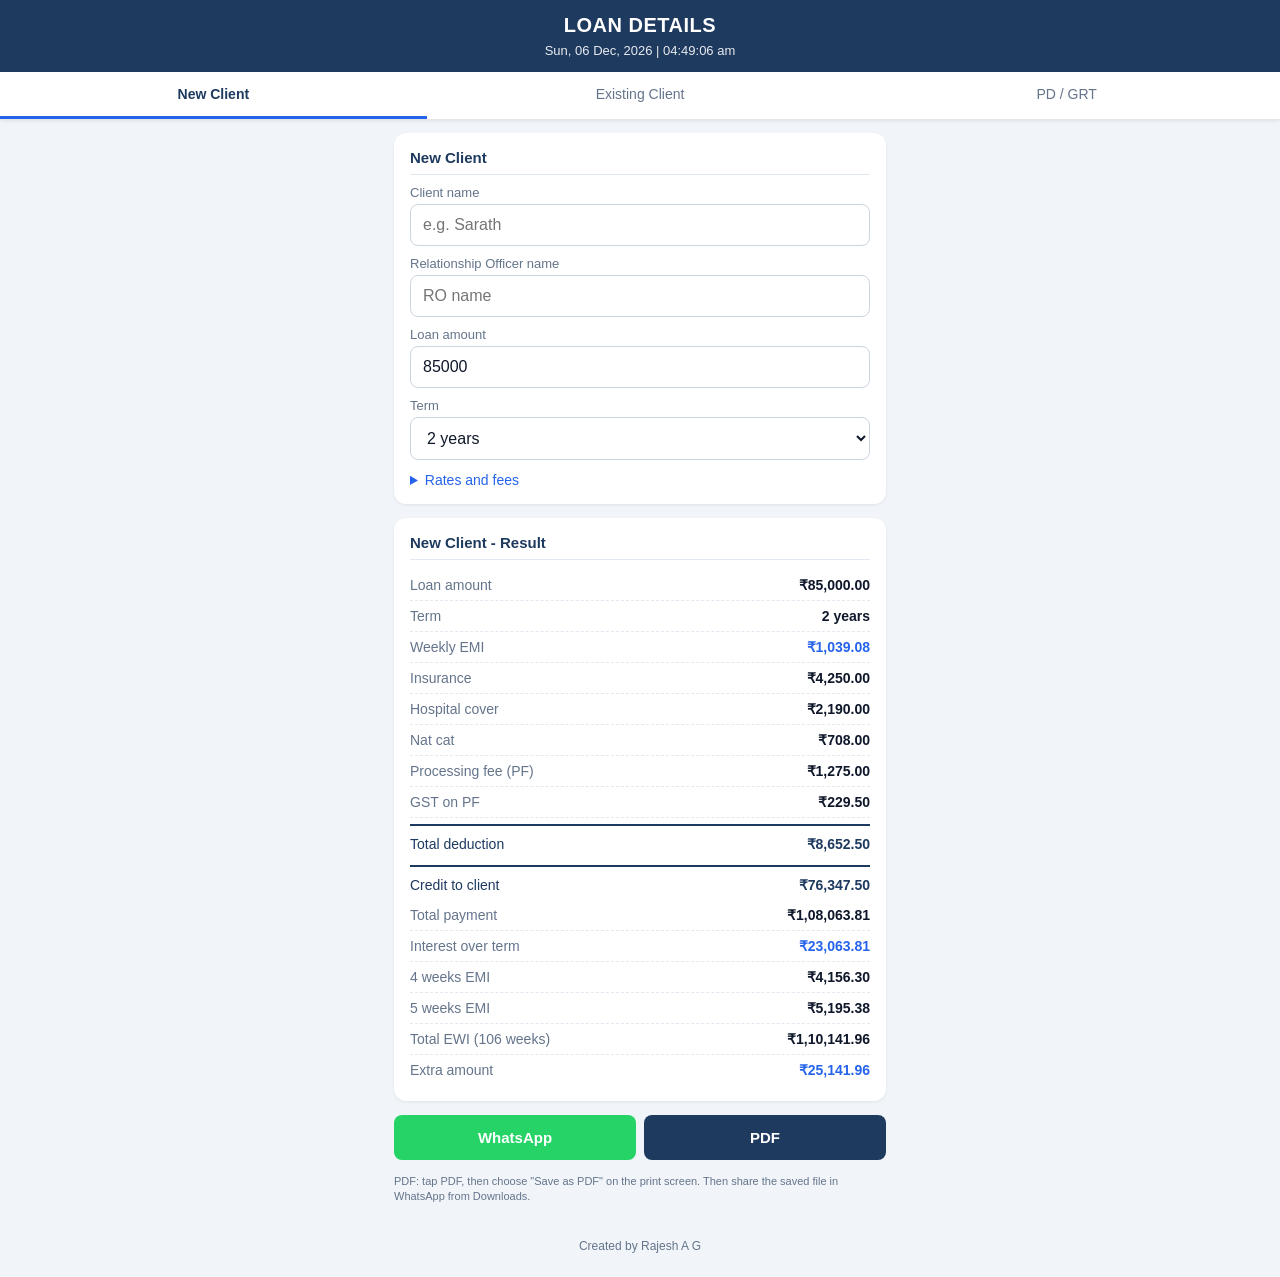
==== index.html @ 04a14456 "Update index.html" ====
<!DOCTYPE html>
<html lang="en">
<head>
<meta charset="UTF-8">
<meta name="viewport" content="width=device-width, initial-scale=1.0">
<meta name="theme-color" content="#1e3a5f">
<link rel="manifest" href="manifest.json">
<title>Loan Calculator</title>
<style>
  * { box-sizing: border-box; margin: 0; padding: 0; }
  body { font-family: Arial, Helvetica, sans-serif; background: #f1f5f9; color: #0f172a; }
  header { background: #1e3a5f; color: #fff; padding: 14px 16px; text-align: center; }
  header h1 { font-size: 20px; letter-spacing: 0.5px; }
  #clock { font-size: 13px; opacity: 0.9; margin-top: 6px; }
  .tabs { display: flex; position: sticky; top: 0; z-index: 5; background: #fff; box-shadow: 0 2px 4px rgba(0,0,0,0.08); }
  .tab { flex: 1; padding: 14px 4px; border: none; background: none; font-size: 14px; color: #64748b; font-family: Arial, sans-serif; border-bottom: 3px solid transparent; }
  .tab.active { color: #1e3a5f; font-weight: bold; border-bottom-color: #2563eb; }
  main { max-width: 520px; margin: 0 auto; padding: 14px; }
  .panel { display: none; }
  .panel.active { display: block; }
  .card { background: #fff; border-radius: 12px; padding: 16px; margin-bottom: 14px; box-shadow: 0 1px 3px rgba(0,0,0,0.08); }
  .card h2 { font-size: 15px; color: #1e3a5f; margin-bottom: 10px; padding-bottom: 8px; border-bottom: 1px solid #e2e8f0; }
  .card h3 { font-size: 14px; color: #1e3a5f; margin: 16px 0 4px; }
  label { display: block; font-size: 13px; color: #64748b; margin: 10px 0 4px; }
  input[type="text"], input[type="number"], input[type="tel"], select { width: 100%; font-size: 16px; padding: 11px 12px; border: 1px solid #cbd5e1; border-radius: 8px; background: #fff; color: #0f172a; font-family: Arial, sans-serif; }
  input:focus, select:focus { outline: 2px solid #2563eb; border-color: #2563eb; }
  .chk { display: flex; align-items: center; gap: 10px; margin: 8px 0; font-size: 15px; color: #0f172a; }
  .chk input { width: 18px; height: 18px; }
  details summary { font-size: 14px; color: #2563eb; cursor: pointer; margin-top: 12px; }
  .grid2 { display: grid; grid-template-columns: 1fr 1fr; gap: 10px; }
  .row { display: flex; justify-content: space-between; gap: 10px; padding: 7px 0; border-bottom: 1px dashed #e2e8f0; font-size: 14px; }
  .row:last-child { border-bottom: none; }
  .row span:first-child { color: #64748b; }
  .row span:last-child { font-weight: bold; text-align: right; }
  .row.total { border-top: 2px solid #1e3a5f; border-bottom: none; margin-top: 6px; padding-top: 10px; }
  .row.total span { color: #1e3a5f; }
  .row.key span:last-child { color: #2563eb; }
  .actions { display: grid; grid-template-columns: 1fr 1fr; gap: 8px; margin-bottom: 14px; }
  .btn { padding: 14px 4px; font-size: 15px; border: none; border-radius: 8px; background: #e2e8f0; color: #0f172a; font-family: Arial, sans-serif; font-weight: bold; }
  .btn.wa { background: #25d366; color: #fff; }
  .btn.pdf { background: #1e3a5f; color: #fff; }
  .note { font-size: 11px; color: #64748b; line-height: 1.4; margin-bottom: 10px; }
  footer { text-align: center; font-size: 12px; color: #64748b; padding: 10px 0 24px; }
  #printArea { display: none; }
  @media print {
    body > *:not(#printArea) { display: none !important; }
    #printArea { display: block !important; padding: 20px; font-size: 13px; }
    #printArea .row { border-bottom: 1px solid #ccc; }
  }
  @media (max-width: 380px) {
    .grid2 { grid-template-columns: 1fr; }
  }
</style>
</head>
<body>

<header>
  <h1>LOAN DETAILS</h1>
  <div id="clock"></div>
</header>

<nav class="tabs">
  <button class="tab active" data-tab="n">New Client</button>
  <button class="tab" data-tab="e">Existing Client</button>
  <button class="tab" data-tab="p">PD / GRT</button>
</nav>

<main>
  <section id="panel-n" class="panel active"></section>
  <section id="panel-e" class="panel"></section>
  <section id="panel-p" class="panel"></section>
</main>

<footer>Created by Rajesh A G</footer>

<div id="printArea"></div>

<script>
  const HOSP = { 1: 1290, 2: 2190, 3: 3190 };
  const NAT  = { 1: 354,  2: 708,  3: 1062 };

  const VERIFY_OPTIONS = ["Ration card", "KSEB Bill", "Tax Receipt", "Other Documents"];
  const INCOME_OPTIONS = ["Salaried", "Own business"];

  const $ = id => document.getElementById(id);

  function money(n) {
    if (!isFinite(n)) return "-";
    return "\u20B9" + n.toLocaleString("en-IN", { minimumFractionDigits: 2, maximumFractionDigits: 2 });
  }
  function esc(s) {
    return String(s).replace(/[&<>"']/g, c => ({ "&": "&amp;", "<": "&lt;", ">": "&gt;", '"': "&quot;", "'": "&#39;" }[c]));
  }
  function today() {
    return new Date().toLocaleDateString("en-IN", { day: "2-digit", month: "short", year: "numeric" });
  }
  function nowTime() {
    return new Date().toLocaleTimeString("en-IN", { hour: "2-digit", minute: "2-digit" });
  }
  function getChecks(name) {
    return Array.from(document.querySelectorAll(`input[name="${name}"]:checked`)).map(e => e.value);
  }
  function checkGroup(name, options) {
    return options.map(o =>
      `<label class="chk"><input type="checkbox" name="${name}" value="${o}"> ${o}</label>`
    ).join("");
  }

  // Live date and time in the header
  function tickClock() {
    const d = new Date();
    $("clock").textContent =
      d.toLocaleDateString("en-IN", { weekday: "short", day: "2-digit", month: "short", year: "numeric" }) +
      "  |  " +
      d.toLocaleTimeString("en-IN", { hour: "2-digit", minute: "2-digit", second: "2-digit" });
  }
  tickClock();
  setInterval(tickClock, 1000);

  // ---------- LOAN PANELS ----------
  function buildLoanPanel(t, title, isEx) {
    return `
    <div class="card">
      <h2>${title}</h2>
      <label>Client name</label>
      <input id="${t}_name" type="text" placeholder="e.g. Sarath">

      <label>Relationship Officer name</label>
      <input id="${t}_ro" type="text" placeholder="RO name">

      <label>Loan amount</label>
      <input id="${t}_loan" type="number" inputmode="decimal" value="85000">

      <label>Term</label>
      <select id="${t}_years">
        <option value="1">1 year</option>
        <option value="2" selected>2 years</option>
        <option value="3">3 years</option>
      </select>

      ${isEx ? `
      <label>Closing balance of old loan</label>
      <input id="${t}_balance" type="number" inputmode="decimal" value="8505">` : ""}

      <details>
        <summary>Rates and fees</summary>
        <div class="grid2" style="margin-top:8px">
          <div><label>Rate (%/yr)</label><input id="${t}_rate" type="number" inputmode="decimal" step="0.01" value="${isEx ? 24.2 : 24.85}"></div>
          <div><label>PF (%)</label><input id="${t}_pf" type="number" inputmode="decimal" step="0.01" value="${isEx ? 1 : 1.5}"></div>
          <div><label>GST on PF (%)</label><input id="${t}_gst" type="number" inputmode="decimal" step="0.01" value="18"></div>
          <div><label>EWI weeks</label><input id="${t}_weeks" type="number" inputmode="numeric" value="106"></div>
        </div>
      </details>
    </div>

    <div class="card" id="${t}_result"></div>

    <div class="actions">
      <button class="btn wa" onclick="shareWA('${t}')">WhatsApp</button>
      <button class="btn pdf" onclick="printLoan('${t}')">PDF</button>
    </div>
    <p class="note">PDF: tap PDF, then choose "Save as PDF" on the print screen. Then share the saved file in WhatsApp from Downloads.</p>`;
  }

  // ---------- PD / GRT PANEL ----------
  function buildPdPanel() {
    return `
    <div class="card">
      <h2>PD / GRT Details</h2>

      <label>Relationship Officer name</label>
      <input id="p_ro" type="text" placeholder="RO name">

      <label>Product</label>
      <select id="p_product">
        <option value="IGL" selected>IGL</option>
        <option value="IL">IL</option>
        <option value="MSME">MSME</option>
      </select>

      <label>CLIENT name</label>
      <input id="p_cname" type="text">

      <label>CENTER No</label>
      <input id="p_center" type="text">

      <label>Cycle</label>
      <input id="p_cycle" type="text" inputmode="numeric">

      <label>Consent letter provided</label>
      <select id="p_consent">
        <option value="YES" selected>YES</option>
        <option value="NO">NO</option>
      </select>

      <label>Existing arrear in center</label>
      <select id="p_arrear">
        <option value="YES">YES</option>
        <option value="NO" selected>NO</option>
      </select>

      <label>IGL closing amount (if any)</label>
      <input id="p_closing" type="text" inputmode="decimal" placeholder="Leave blank if none">

      <label>Correct Place</label>
      <input id="p_place" type="text">

      <label>CLIENT Mobile number</label>
      <input id="p_mobile" type="tel" inputmode="tel">

      <label>Client available time</label>
      <input id="p_avail" type="text" placeholder="e.g. 10:00 AM to 12:00 PM">

      <h3>Home verification</h3>
      <label>House type</label>
      <select id="p_house">
        <option value="Own house" selected>Own house</option>
        <option value="Rent house">Rent house</option>
      </select>

      <label>How to verify</label>
      ${checkGroup("verify", VERIFY_OPTIONS)}

      <label>House vintage stability (years)</label>
      <input id="p_vintage" type="number" inputmode="numeric" min="0" placeholder="e.g. 5">

      <h3>Income verification</h3>
      ${checkGroup("income", INCOME_OPTIONS)}

      <h3>Centre details</h3>
      <label>CENTRE LEADER NAME</label>
      <input id="p_leader" type="text">

      <label>CENTRE LEADER phone number</label>
      <input id="p_leaderPhone" type="tel" inputmode="tel">
    </div>

    <div class="actions">
      <button class="btn wa" onclick="sharePdWA()">WhatsApp</button>
      <button class="btn pdf" onclick="printPd()">PDF</button>
    </div>
    <p class="note">PDF: tap PDF, then choose "Save as PDF" on the print screen. Then share the saved file in WhatsApp from Downloads.</p>`;
  }

  $("panel-n").innerHTML = buildLoanPanel("n", "New Client", false);
  $("panel-e").innerHTML = buildLoanPanel("e", "Existing Client", true);
  $("panel-p").innerHTML = buildPdPanel();

  // ---------- LOAN CALCULATIONS ----------
  function getInputs(t) {
    const v = id => $(t + "_" + id);
    return {
      type: t,
      name: v("name").value.trim(),
      ro: v("ro").value.trim(),
      loan: parseFloat(v("loan").value) || 0,
      years: parseInt(v("years").value, 10),
      balance: t === "e" ? (parseFloat(v("balance").value) || 0) : 0,
      rate: parseFloat(v("rate").value) || 0,
      pfPct: parseFloat(v("pf").value) || 0,
      gstPct: parseFloat(v("gst").value) || 0,
      weeks: parseFloat(v("weeks").value) || 0
    };
  }

  // Same logic as the original spreadsheet
  function calc(p) {
    const P = p.loan, y = p.years, isEx = p.type === "e";
    const r = p.rate / 100 / 52, n = y * 52;
    const emi = n <= 0 ? 0 : (r === 0 ? P / n : P * r / (1 - Math.pow(1 + r, -n)));
    const ins = (10 + 20 * y) * (P / 1000);
    const hosp = HOSP[y] || 0;
    const nat = NAT[y] || 0;
    const bal = p.balance;
    const pf = (isEx ? (P - bal) : P) * p.pfPct / 100;
    const gst = pf * p.gstPct / 100;
    const ded = ins + hosp + nat + pf + gst;
    const credit = P - ded;
    const totCredit = credit - (isEx ? bal : 0);
    const totPay = emi * n;
    const totalEwi = emi * p.weeks;
    return { emi, ins, hosp, nat, pf, gst, ded, credit, totCredit, totPay,
             interest: totPay - P, w4: emi * 4, w5: emi * 5, totalEwi, extra: totalEwi - P };
  }

  function titleOf(p) {
    return p.type === "e" ? "Existing Client" : "New Client";
  }

  // Full detail for the screen
  function fullRows(p, r) {
    const rows = [
      ["Loan amount", money(p.loan)],
      ["Term", p.years + (p.years === 1 ? " year" : " years")],
      ["Weekly EMI", money(r.emi), "key"],
      ["Insurance", money(r.ins)],
      ["Hospital cover", money(r.hosp)],
      ["Nat cat", money(r.nat)],
      ["Processing fee (PF)", money(r.pf)],
      ["GST on PF", money(r.gst)],
      ["Total deduction", money(r.ded), "total"]
    ];
    if (p.type === "e") rows.push(["Old loan closing", money(p.balance)]);
    rows.push(
      ["Credit to client", money(r.totCredit), "total"],
      ["Total payment", money(r.totPay)],
      ["Interest over term", money(r.interest), "key"],
      ["4 weeks EMI", money(r.w4)],
      ["5 weeks EMI", money(r.w5)],
      ["Total EWI (" + p.weeks + " weeks)", money(r.totalEwi)],
      ["Extra amount", money(r.extra), "key"]
    );
    return rows;
  }

  // Only these lines go in the WhatsApp / PDF share
  function shareRows(p, r) {
    const rows = [
      ["Loan amount", money(p.loan)],
      ["Term", p.years + (p.years === 1 ? " year" : " years")],
      ["Weekly EMI", money(r.emi)],
      ["Insurance", money(r.ins)],
      ["Hospital cover", money(r.hosp)],
      ["Nat cat", money(r.nat)],
      ["Processing fee (PF)", money(r.pf)],
      ["GST on PF", money(r.gst)],
      ["Total deduction", money(r.ded)]
    ];
    if (p.type === "e") rows.push(["Old loan closing", money(p.balance)]);
    rows.push(["Credit to client", money(r.totCredit)]);
    return rows;
  }

  function resultHTML(p, r) {
    let h = `<h2>${titleOf(p)} - Result</h2>`;
    if (p.name) h += `<div class="row"><span>Client</span><span>${esc(p.name)}</span></div>`;
    if (p.ro) h += `<div class="row"><span>Relationship Officer</span><span>${esc(p.ro)}</span></div>`;
    fullRows(p, r).forEach(([label, value, cls]) => {
      h += `<div class="row ${cls || ""}"><span>${label}</span><span>${value}</span></div>`;
    });
    return h;
  }

  function loanText(p, r) {
    const lines = ["*LOAN DETAILS - " + titleOf(p) + "*"];
    if (p.name) lines.push("Client: " + p.name);
    if (p.ro) lines.push("Relationship Officer: " + p.ro);
    lines.push("Date: " + today());
    lines.push("Time: " + nowTime());
    lines.push("");
    shareRows(p, r).forEach(([label, value]) => lines.push(label + ": " + value));
    return lines.join("\n");
  }

  function renderLoan(t) {
    const p = getInputs(t);
    $(t + "_result").innerHTML = resultHTML(p, calc(p));
  }

  function shareWA(t) {
    const p = getInputs(t);
    openWA(loanText(p, calc(p)));
  }

  function printLoan(t) {
    const p = getInputs(t);
    const r = calc(p);
    printHTML(printHeader() + resultHTML(p, r));
  }

  // ---------- PD / GRT ----------
  function getPd() {
    const v = id => $(id).value.trim();
    const verify = getChecks("verify");
    const income = getChecks("income");
    return {
      ro: v("p_ro"), product: v("p_product"), cname: v("p_cname"), center: v("p_center"),
      cycle: v("p_cycle"), consent: v("p_consent"), arrear: v("p_arrear"),
      closing: v("p_closing"), place: v("p_place"), mobile: v("p_mobile"),
      avail: v("p_avail"), house: v("p_house"),
      verify: verify.length ? verify.join(", ") : "",
      vintage: v("p_vintage"),
      income: income.length ? income.join(", ") : "",
      leader: v("p_leader"), leaderPhone: v("p_leaderPhone")
    };
  }

  function pdRows(d) {
    return [
      ["Relationship Officer name", d.ro || "-"],
      ["Product", d.product || "-"],
      ["CLIENT name", d.cname || "-"],
      ["CENTER No", d.center || "-"],
      ["Cycle", d.cycle || "-"],
      ["Consent letter provided", d.consent],
      ["EXISTING ARREAR IN CENTER", d.arrear],
      ["IGL CLOSING AMOUNT IF ANY", d.closing || "-"],
      ["Correct Place", d.place || "-"],
      ["CLIENT Mobile number", d.mobile || "-"],
      ["Client available time", d.avail || "-"],
      ["Home verification", d.house],
      ["How to verify", d.verify || "-"],
      ["House vintage stability", d.vintage ? d.vintage + " years" : "-"],
      ["Income verification", d.income || "-"],
      ["CENTRE LEADER NAME", d.leader || "-"],
      ["CENTRE LEADER phone number", d.leaderPhone || "-"]
    ];
  }

  function pdText(d) {
    const lines = ["*PD / GRT DETAILS*", "Date: " + today(), "Time: " + nowTime(), ""];
    pdRows(d).forEach(([label, value]) => lines.push(label + ": " + value));
    return lines.join("\n");
  }

  function pdHTML(d) {
    let h = `<h2>PD / GRT Details</h2>`;
    pdRows(d).forEach(([label, value]) => {
      h += `<div class="row"><span>${label}</span><span>${esc(value)}</span></div>`;
    });
    return h;
  }

  function sharePdWA() {
    openWA(pdText(getPd()));
  }

  function printPd() {
    printHTML(printHeader() + pdHTML(getPd()));
  }

  // ---------- SHARE HELPERS ----------
  function printHeader() {
    return `<div style="text-align:center;margin-bottom:12px">
      <strong>LOAN CALCULATOR</strong><br>
      <small>${today()}  ${nowTime()}</small><br>
      <small>Created by Rajesh</small>
    </div>`;
  }

  function openWA(text) {
    window.open("https://wa.me/?text=" + encodeURIComponent(text), "_blank");
  }

  function printHTML(html) {
    $("printArea").innerHTML = html;
    window.print();
  }

  // ---------- TABS & LIVE UPDATE ----------
  document.querySelectorAll(".tab").forEach(btn => {
    btn.addEventListener("click", () => {
      document.querySelectorAll(".tab").forEach(b => b.classList.remove("active"));
      document.querySelectorAll(".panel").forEach(p => p.classList.remove("active"));
      btn.classList.add("active");
      $("panel-" + btn.dataset.tab).classList.add("active");
    });
  });

  document.querySelectorAll("input, select").forEach(el => {
    const prefix = el.id ? el.id.split("_")[0] : "";
    const update = () => { if (prefix === "n" || prefix === "e") renderLoan(prefix); };
    el.addEventListener("input", update);
    el.addEventListener("change", update);
  });

  renderLoan("n");
  renderLoan("e");
</script>
</body>
</html>
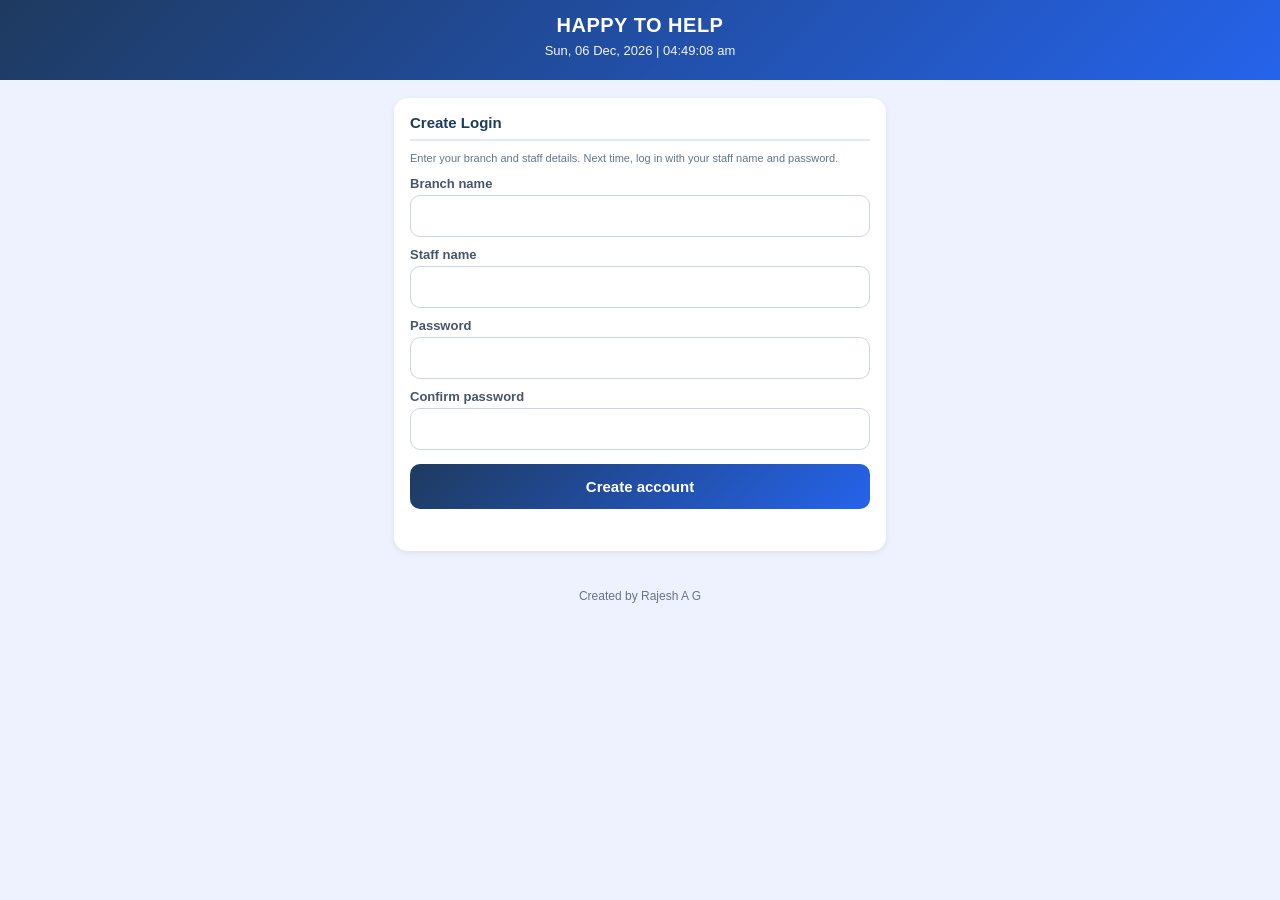
==== commit ed1b6306: "Update index.html" ====
--- a/index.html
+++ b/index.html
@@ -5,29 +5,42 @@
 <meta name="viewport" content="width=device-width, initial-scale=1.0">
 <meta name="theme-color" content="#1e3a5f">
 <link rel="manifest" href="manifest.json">
-<title>Loan Calculator</title>
+<title>Loan Details</title>
 <style>
   * { box-sizing: border-box; margin: 0; padding: 0; }
-  body { font-family: Arial, Helvetica, sans-serif; background: #f1f5f9; color: #0f172a; }
-  header { background: #1e3a5f; color: #fff; padding: 14px 16px; text-align: center; }
+  body { font-family: Arial, Helvetica, sans-serif; background: #eef2ff; color: #0f172a; }
+
+  header { background: linear-gradient(135deg, #1e3a5f, #2563eb); color: #fff; padding: 14px 16px; text-align: center; }
   header h1 { font-size: 20px; letter-spacing: 0.5px; }
-  #clock { font-size: 13px; opacity: 0.9; margin-top: 6px; }
-  .tabs { display: flex; position: sticky; top: 0; z-index: 5; background: #fff; box-shadow: 0 2px 4px rgba(0,0,0,0.08); }
-  .tab { flex: 1; padding: 14px 4px; border: none; background: none; font-size: 14px; color: #64748b; font-family: Arial, sans-serif; border-bottom: 3px solid transparent; }
-  .tab.active { color: #1e3a5f; font-weight: bold; border-bottom-color: #2563eb; }
-  main { max-width: 520px; margin: 0 auto; padding: 14px; }
+  #clock { font-size: 13px; opacity: 0.95; margin-top: 6px; }
+  #who { font-size: 13px; margin-top: 8px; }
+  #who button { margin-left: 10px; padding: 4px 10px; font-size: 12px; border: 1px solid #fff; background: none; color: #fff; border-radius: 6px; font-family: Arial, sans-serif; }
+
+  /* Tabs as buttons */
+  .tabs { display: flex; gap: 6px; padding: 10px; position: sticky; top: 0; z-index: 5; background: #eef2ff; overflow-x: auto; }
+  .tab { flex: 1; min-width: 88px; padding: 11px 6px; border: none; border-radius: 999px; background: #fff; color: #1e3a5f; font-size: 14px; font-weight: bold; font-family: Arial, sans-serif; box-shadow: 0 1px 3px rgba(0,0,0,0.12); white-space: nowrap; }
+  .tab.active { background: linear-gradient(135deg, #1e3a5f, #2563eb); color: #fff; }
+
+  main { max-width: 520px; margin: 0 auto; padding: 4px 14px 14px; }
   .panel { display: none; }
   .panel.active { display: block; }
-  .card { background: #fff; border-radius: 12px; padding: 16px; margin-bottom: 14px; box-shadow: 0 1px 3px rgba(0,0,0,0.08); }
-  .card h2 { font-size: 15px; color: #1e3a5f; margin-bottom: 10px; padding-bottom: 8px; border-bottom: 1px solid #e2e8f0; }
-  .card h3 { font-size: 14px; color: #1e3a5f; margin: 16px 0 4px; }
-  label { display: block; font-size: 13px; color: #64748b; margin: 10px 0 4px; }
-  input[type="text"], input[type="number"], input[type="tel"], select { width: 100%; font-size: 16px; padding: 11px 12px; border: 1px solid #cbd5e1; border-radius: 8px; background: #fff; color: #0f172a; font-family: Arial, sans-serif; }
+
+  .card { background: #fff; border-radius: 14px; padding: 16px; margin-bottom: 14px; box-shadow: 0 2px 6px rgba(0,0,0,0.07); }
+  .card h2 { font-size: 15px; color: #1e3a5f; margin-bottom: 10px; padding-bottom: 8px; border-bottom: 2px solid #e0e7ff; }
+  .card h3 { font-size: 14px; color: #2563eb; margin: 16px 0 4px; }
+  label { display: block; font-size: 13px; color: #475569; margin: 10px 0 4px; font-weight: bold; }
+  input[type="text"], input[type="number"], input[type="tel"], input[type="password"], select { width: 100%; font-size: 16px; padding: 11px 12px; border: 1px solid #cbd5e1; border-radius: 10px; background: #fff; color: #0f172a; font-family: Arial, sans-serif; }
   input:focus, select:focus { outline: 2px solid #2563eb; border-color: #2563eb; }
-  .chk { display: flex; align-items: center; gap: 10px; margin: 8px 0; font-size: 15px; color: #0f172a; }
+  .chk { display: flex; align-items: center; gap: 10px; margin: 8px 0; font-size: 15px; color: #0f172a; font-weight: normal; }
   .chk input { width: 18px; height: 18px; }
-  details summary { font-size: 14px; color: #2563eb; cursor: pointer; margin-top: 12px; }
+  details summary { font-size: 14px; color: #2563eb; cursor: pointer; margin-top: 12px; font-weight: bold; }
   .grid2 { display: grid; grid-template-columns: 1fr 1fr; gap: 10px; }
+
+  /* Segment button groups (Yes/No, tenure) */
+  .seg { display: flex; gap: 8px; margin: 4px 0 6px; }
+  .seg button { flex: 1; padding: 11px 6px; border: 2px solid #c7d2fe; background: #eef2ff; color: #1e3a5f; border-radius: 10px; font-size: 15px; font-weight: bold; font-family: Arial, sans-serif; }
+  .seg button.on { background: #2563eb; border-color: #2563eb; color: #fff; }
+
   .row { display: flex; justify-content: space-between; gap: 10px; padding: 7px 0; border-bottom: 1px dashed #e2e8f0; font-size: 14px; }
   .row:last-child { border-bottom: none; }
   .row span:first-child { color: #64748b; }
@@ -35,11 +48,45 @@
   .row.total { border-top: 2px solid #1e3a5f; border-bottom: none; margin-top: 6px; padding-top: 10px; }
   .row.total span { color: #1e3a5f; }
   .row.key span:last-child { color: #2563eb; }
+
   .actions { display: grid; grid-template-columns: 1fr 1fr; gap: 8px; margin-bottom: 14px; }
-  .btn { padding: 14px 4px; font-size: 15px; border: none; border-radius: 8px; background: #e2e8f0; color: #0f172a; font-family: Arial, sans-serif; font-weight: bold; }
-  .btn.wa { background: #25d366; color: #fff; }
-  .btn.pdf { background: #1e3a5f; color: #fff; }
+  .btn { padding: 14px 4px; font-size: 15px; border: none; border-radius: 10px; background: #e2e8f0; color: #0f172a; font-family: Arial, sans-serif; font-weight: bold; }
+  .btn.wa { background: linear-gradient(135deg, #16a34a, #25d366); color: #fff; }
+  .btn.pdf { background: linear-gradient(135deg, #1e3a5f, #2563eb); color: #fff; }
+  .btn.save { background: linear-gradient(135deg, #7c3aed, #db2777); color: #fff; width: 100%; margin-bottom: 10px; }
+  .btn.full { width: 100%; background: linear-gradient(135deg, #1e3a5f, #2563eb); color: #fff; margin-top: 14px; }
+  .btn.alt { background: #e0e7ff; color: #1e3a5f; margin-top: 10px; }
+  .btn.sync { width: 100%; margin-top: 0; background: linear-gradient(135deg, #1e3a5f, #2563eb); color: #fff; }
   .note { font-size: 11px; color: #64748b; line-height: 1.4; margin-bottom: 10px; }
+  .msg { font-size: 13px; margin-top: 10px; min-height: 16px; }
+  .err { color: #b91c1c; }
+  .ok { color: #15803d; }
+
+  /* Colourful dashboard */
+  .stats { display: grid; grid-template-columns: 1fr 1fr; gap: 10px; margin-bottom: 14px; }
+  .stat { border-radius: 14px; padding: 16px 8px; text-align: center; color: #fff; box-shadow: 0 3px 8px rgba(0,0,0,0.15); }
+  .stat .num { font-size: 28px; font-weight: bold; }
+  .stat .lbl { font-size: 12px; margin-top: 4px; opacity: 0.95; }
+  .s1 { background: linear-gradient(135deg, #16a34a, #4ade80); }
+  .s2 { background: linear-gradient(135deg, #0d9488, #2dd4bf); }
+  .s3 { background: linear-gradient(135deg, #2563eb, #60a5fa); }
+  .s4 { background: linear-gradient(135deg, #7c3aed, #c084fc); }
+  .rec { display: flex; justify-content: space-between; align-items: center; gap: 10px; padding: 10px; margin-bottom: 8px; border-radius: 10px; background: #f8fafc; border-left: 5px solid #2563eb; font-size: 14px; }
+  .rec.GRT { border-left-color: #16a34a; }
+  .rec small { color: #64748b; }
+  .badge { display: inline-block; font-size: 11px; padding: 2px 8px; border-radius: 10px; font-weight: bold; margin-left: 4px; color: #fff; }
+  .badge.GRT { background: #16a34a; }
+  .badge.PD { background: #2563eb; }
+  .pill { display: inline-block; font-size: 11px; padding: 2px 8px; border-radius: 999px; color: #fff; font-weight: bold; margin-top: 4px; }
+  .pill.Pending { background: #f59e0b; }
+  .pill.Verified { background: #2563eb; }
+  .pill.Completed { background: #16a34a; }
+  .pill.nosync { background: #64748b; }
+  .del { padding: 6px 10px; font-size: 12px; border: none; border-radius: 6px; background: #fee2e2; color: #b91c1c; font-family: Arial, sans-serif; }
+
+  /* Result card */
+  .result-card h2 { color: #1e3a5f; }
+
   footer { text-align: center; font-size: 12px; color: #64748b; padding: 10px 0 24px; }
   #printArea { display: none; }
   @media print {
@@ -49,27 +96,40 @@
   }
   @media (max-width: 380px) {
     .grid2 { grid-template-columns: 1fr; }
+    .tab { font-size: 12px; min-width: 76px; }
   }
 </style>
 </head>
 <body>
 
 <header>
-  <h1>LOAN DETAILS</h1>
+  <h1>HAPPY TO HELP</h1>
   <div id="clock"></div>
+  <div id="who"></div>
 </header>
 
-<nav class="tabs">
-  <button class="tab active" data-tab="n">New Client</button>
-  <button class="tab" data-tab="e">Existing Client</button>
-  <button class="tab" data-tab="p">PD / GRT</button>
-</nav>
-
-<main>
-  <section id="panel-n" class="panel active"></section>
-  <section id="panel-e" class="panel"></section>
-  <section id="panel-p" class="panel"></section>
-</main>
+<!-- LOGIN / SIGN UP -->
+<div id="loginScreen">
+  <main>
+    <div class="card" id="loginBox" style="margin-top:14px"></div>
+  </main>
+</div>
+
+<!-- APP -->
+<div id="appScreen" style="display:none">
+  <nav class="tabs">
+    <button class="tab active" data-tab="dash">Dashboard</button>
+    <button class="tab" data-tab="n">New Client</button>
+    <button class="tab" data-tab="e">Existing</button>
+    <button class="tab" data-tab="p">PD / GRT</button>
+  </nav>
+  <main>
+    <section id="panel-dash" class="panel active"></section>
+    <section id="panel-n" class="panel"></section>
+    <section id="panel-e" class="panel"></section>
+    <section id="panel-p" class="panel"></section>
+  </main>
+</div>
 
 <footer>Created by Rajesh A G</footer>
 
@@ -78,9 +138,17 @@
 <script>
   const HOSP = { 1: 1290, 2: 2190, 3: 3190 };
   const NAT  = { 1: 354,  2: 708,  3: 1062 };
-
   const VERIFY_OPTIONS = ["Ration card", "KSEB Bill", "Tax Receipt", "Other Documents"];
   const INCOME_OPTIONS = ["Salaried", "Own business"];
+
+  const ACCS_KEY = "loancalc_accounts";
+  const ACC_KEY = "loancalc_account";   // old single-account key, migrated automatically
+  const REC_KEY = "loancalc_records";
+  const SESS_KEY = "loancalc_session";  // holds the logged-in staff name for this session
+
+  // ---- SYNC SETTINGS: paste your values here ----
+  const SYNC_URL = "PASTE_WEB_APP_URL_HERE";
+  const SYNC_KEY = "CHANGE-ME-SYNC-KEY";
 
   const $ = id => document.getElementById(id);
 
@@ -96,6 +164,12 @@
   }
   function nowTime() {
     return new Date().toLocaleTimeString("en-IN", { hour: "2-digit", minute: "2-digit" });
+  }
+  function todayKey() {
+    const d = new Date();
+    const mm = String(d.getMonth() + 1).padStart(2, "0");
+    const dd = String(d.getDate()).padStart(2, "0");
+    return d.getFullYear() + "-" + mm + "-" + dd;
   }
   function getChecks(name) {
     return Array.from(document.querySelectorAll(`input[name="${name}"]:checked`)).map(e => e.value);
@@ -104,6 +178,15 @@
     return options.map(o =>
       `<label class="chk"><input type="checkbox" name="${name}" value="${o}"> ${o}</label>`
     ).join("");
+  }
+
+  // Segment button group bound to a hidden input
+  function segGroup(targetId, options, selected) {
+    const btns = options.map(o =>
+      `<button type="button" data-v="${o.v}" class="${o.v === selected ? "on" : ""}">${o.label}</button>`
+    ).join("");
+    return `<div class="seg" data-target="${targetId}">${btns}</div>
+            <input type="hidden" id="${targetId}" value="${selected}">`;
   }
 
   // Live date and time in the header
@@ -117,6 +200,186 @@
   tickClock();
   setInterval(tickClock, 1000);
 
+  // ---------- STORAGE ----------
+  function getAccounts() {
+    let list = [];
+    try { list = JSON.parse(localStorage.getItem(ACCS_KEY)) || []; } catch (e) { list = []; }
+    // Migrate the single account from the previous version
+    if (!list.length) {
+      try {
+        const old = JSON.parse(localStorage.getItem(ACC_KEY));
+        if (old && old.staff) {
+          list = [old];
+          localStorage.setItem(ACCS_KEY, JSON.stringify(list));
+        }
+      } catch (e) {}
+    }
+    return list;
+  }
+  function saveAccounts(list) {
+    localStorage.setItem(ACCS_KEY, JSON.stringify(list));
+  }
+  // The staff member logged in on this session, or null
+  function currentAccount() {
+    const s = sessionStorage.getItem(SESS_KEY);
+    if (!s) return null;
+    return getAccounts().find(a => a.staff.toLowerCase() === s.toLowerCase()) || null;
+  }
+  function getRecords() {
+    try { return JSON.parse(localStorage.getItem(REC_KEY)) || []; } catch (e) { return []; }
+  }
+  function saveRecords(list) {
+    localStorage.setItem(REC_KEY, JSON.stringify(list));
+  }
+
+  // ---------- LOGIN & SIGN UP ----------
+  function renderLogin(mode) {
+    const accounts = getAccounts();
+    const signup = mode === "signup" || accounts.length === 0;
+
+    if (signup) {
+      $("loginBox").innerHTML = `
+        <h2>${accounts.length ? "Sign up" : "Create Login"}</h2>
+        <p class="note">Enter your branch and staff details. Next time, log in with your staff name and password.</p>
+        <label>Branch name</label>
+        <input id="l_branch" type="text">
+        <label>Staff name</label>
+        <input id="l_staff" type="text">
+        <label>Password</label>
+        <input id="l_pass" type="password">
+        <label>Confirm password</label>
+        <input id="l_pass2" type="password">
+        <button class="btn full" onclick="createAccount()">Create account</button>
+        ${accounts.length ? `<button class="btn alt" style="width:100%" onclick="renderLogin('login')">Back to login</button>` : ""}
+        <div id="l_msg" class="msg err"></div>`;
+    } else {
+      $("loginBox").innerHTML = `
+        <h2>Login</h2>
+        <label>Staff name</label>
+        <input id="l_staffIn" type="text">
+        <label>Password</label>
+        <input id="l_passIn" type="password">
+        <button class="btn full" onclick="loginNow()">Login</button>
+        <button class="btn alt" style="width:100%" onclick="renderLogin('signup')">Sign up (new staff)</button>
+        <div id="l_msg" class="msg err"></div>`;
+    }
+  }
+
+  function createAccount() {
+    const branch = $("l_branch").value.trim();
+    const staff = $("l_staff").value.trim();
+    const pass = $("l_pass").value;
+    const pass2 = $("l_pass2").value;
+    const msg = $("l_msg");
+    const accounts = getAccounts();
+
+    if (!branch || !staff) { msg.textContent = "Enter branch name and staff name."; return; }
+    if (pass.length < 4) { msg.textContent = "Password must be at least 4 characters."; return; }
+    if (pass !== pass2) { msg.textContent = "Passwords do not match."; return; }
+    if (accounts.some(a => a.staff.toLowerCase() === staff.toLowerCase())) {
+      msg.textContent = "This staff name is already signed up. Please log in.";
+      return;
+    }
+    accounts.push({ branch, staff, pass });
+    saveAccounts(accounts);
+    startSession(staff);
+  }
+
+  function loginNow() {
+    const staff = $("l_staffIn").value.trim();
+    const pass = $("l_passIn").value;
+    const acc = getAccounts().find(a => a.staff.toLowerCase() === staff.toLowerCase());
+    if (!acc || acc.pass !== pass) {
+      $("l_msg").textContent = "Wrong staff name or password.";
+      return;
+    }
+    startSession(acc.staff);
+  }
+
+  function startSession(staff) {
+    sessionStorage.setItem(SESS_KEY, staff);
+    showApp();
+  }
+
+  function logout() {
+    sessionStorage.removeItem(SESS_KEY);
+    $("who").innerHTML = "";
+    $("appScreen").style.display = "none";
+    $("loginScreen").style.display = "block";
+    renderLogin("login");
+  }
+
+  function showApp() {
+    const acc = currentAccount();
+    if (!acc) { logout(); return; }
+    $("loginScreen").style.display = "none";
+    $("appScreen").style.display = "block";
+    $("who").innerHTML = `Branch: ${esc(acc.branch)} &nbsp;|&nbsp; Staff: ${esc(acc.staff)}
+      <button onclick="logout()">Logout</button>`;
+    ["n_ro", "e_ro", "p_ro"].forEach(id => {
+      if (!$(id).value) $(id).value = acc.staff;
+    });
+    renderLoan("n");
+    renderLoan("e");
+    renderDashboard();
+    setTab("dash");
+  }
+
+  function setTab(name) {
+    document.querySelectorAll(".tab").forEach(b => b.classList.toggle("active", b.dataset.tab === name));
+    document.querySelectorAll(".panel").forEach(p => p.classList.toggle("active", p.id === "panel-" + name));
+  }
+
+  // ---------- DASHBOARD ----------
+  function renderDashboard() {
+    const me = currentAccount();
+    const recs = getRecords().filter(r => !r.staff || (me && r.staff === me.staff));
+    const t = todayKey();
+    const count = (type, onlyToday) =>
+      recs.filter(r => r.type === type && (!onlyToday || r.date === t)).length;
+
+    let html = `
+      <div class="card">
+        <button class="btn sync" onclick="syncAll()">Sync and refresh status</button>
+        <div id="syncMsg" class="msg"></div>
+      </div>
+      <div class="stats">
+        <div class="stat s1"><div class="num">${count("GRT", true)}</div><div class="lbl">Today GRT</div></div>
+        <div class="stat s2"><div class="num">${count("GRT", false)}</div><div class="lbl">Total GRT</div></div>
+        <div class="stat s3"><div class="num">${count("PD", true)}</div><div class="lbl">Today PD</div></div>
+        <div class="stat s4"><div class="num">${count("PD", false)}</div><div class="lbl">Total PD</div></div>
+      </div>
+      <div class="card">
+        <h2>Recent records</h2>`;
+
+    const latest = recs.slice().sort((a, b) => b.id - a.id).slice(0, 10);
+    if (latest.length === 0) {
+      html += `<p class="note">No records saved yet. Save a GRT or PD from the PD / GRT tab.</p>`;
+    } else {
+      latest.forEach(r => {
+        html += `
+          <div class="rec ${r.type}">
+            <div>
+              <strong>${esc(r.data.cname || "-")}</strong>
+              <span class="badge ${r.type}">${r.type}</span><br>
+              <small>${esc(r.data.center || "-")} | ${r.date} ${r.time}</small><br>
+              <small>RO: ${esc(r.ro || "-")}</small><br>
+              <span class="pill ${r.status || "Pending"}">${r.status || "Pending"}</span>${r.synced ? "" : ' <span class="pill nosync">Not synced</span>'}
+            </div>
+            <button class="del" onclick="deleteRecord(${r.id})">Delete</button>
+          </div>`;
+      });
+    }
+    html += `</div>`;
+    $("panel-dash").innerHTML = html;
+  }
+
+  function deleteRecord(id) {
+    if (!confirm("Delete this record?")) return;
+    saveRecords(getRecords().filter(r => r.id !== id));
+    renderDashboard();
+  }
+
   // ---------- LOAN PANELS ----------
   function buildLoanPanel(t, title, isEx) {
     return `
@@ -131,12 +394,15 @@
       <label>Loan amount</label>
       <input id="${t}_loan" type="number" inputmode="decimal" value="85000">
 
-      <label>Term</label>
-      <select id="${t}_years">
-        <option value="1">1 year</option>
-        <option value="2" selected>2 years</option>
-        <option value="3">3 years</option>
-      </select>
+      <label>Tenure</label>
+      ${segGroup(t + "_years", [
+        { v: 1, label: "1 year" }, { v: 2, label: "2 years" }, { v: 3, label: "3 years" }
+      ], 2)}
+
+      <label>Hospital insurance</label>
+      ${segGroup(t + "_hosp", [
+        { v: "yes", label: "Yes" }, { v: "no", label: "No" }
+      ], "yes")}
 
       ${isEx ? `
       <label>Closing balance of old loan</label>
@@ -153,7 +419,7 @@
       </details>
     </div>
 
-    <div class="card" id="${t}_result"></div>
+    <div class="card result-card" id="${t}_result"></div>
 
     <div class="actions">
       <button class="btn wa" onclick="shareWA('${t}')">WhatsApp</button>
@@ -167,6 +433,12 @@
     return `
     <div class="card">
       <h2>PD / GRT Details</h2>
+
+      <label>Record type</label>
+      <select id="p_type">
+        <option value="GRT" selected>GRT</option>
+        <option value="PD">PD</option>
+      </select>
 
       <label>Relationship Officer name</label>
       <input id="p_ro" type="text" placeholder="RO name">
@@ -235,7 +507,10 @@
       <input id="p_leaderPhone" type="tel" inputmode="tel">
     </div>
 
-    <div class="actions">
+    <button class="btn save" onclick="savePdRecord()">Save record</button>
+    <div id="p_msg" class="msg"></div>
+
+    <div class="actions" style="margin-top:14px">
       <button class="btn wa" onclick="sharePdWA()">WhatsApp</button>
       <button class="btn pdf" onclick="printPd()">PDF</button>
     </div>
@@ -254,7 +529,8 @@
       name: v("name").value.trim(),
       ro: v("ro").value.trim(),
       loan: parseFloat(v("loan").value) || 0,
-      years: parseInt(v("years").value, 10),
+      years: parseInt($(t + "_years").value, 10),
+      hosp: $(t + "_hosp").value === "yes",
       balance: t === "e" ? (parseFloat(v("balance").value) || 0) : 0,
       rate: parseFloat(v("rate").value) || 0,
       pfPct: parseFloat(v("pf").value) || 0,
@@ -269,7 +545,7 @@
     const r = p.rate / 100 / 52, n = y * 52;
     const emi = n <= 0 ? 0 : (r === 0 ? P / n : P * r / (1 - Math.pow(1 + r, -n)));
     const ins = (10 + 20 * y) * (P / 1000);
-    const hosp = HOSP[y] || 0;
+    const hosp = p.hosp ? (HOSP[y] || 0) : 0;
     const nat = NAT[y] || 0;
     const bal = p.balance;
     const pf = (isEx ? (P - bal) : P) * p.pfPct / 100;
@@ -287,11 +563,11 @@
     return p.type === "e" ? "Existing Client" : "New Client";
   }
 
-  // Full detail for the screen
   function fullRows(p, r) {
     const rows = [
       ["Loan amount", money(p.loan)],
-      ["Term", p.years + (p.years === 1 ? " year" : " years")],
+      ["Tenure", p.years + (p.years === 1 ? " year" : " years")],
+      ["Hospital insurance", p.hosp ? "Yes" : "No"],
       ["Weekly EMI", money(r.emi), "key"],
       ["Insurance", money(r.ins)],
       ["Hospital cover", money(r.hosp)],
@@ -318,6 +594,7 @@
     const rows = [
       ["Loan amount", money(p.loan)],
       ["Term", p.years + (p.years === 1 ? " year" : " years")],
+      ["Hospital insurance", p.hosp ? "Yes" : "No"],
       ["Weekly EMI", money(r.emi)],
       ["Insurance", money(r.ins)],
       ["Hospital cover", money(r.hosp)],
@@ -421,6 +698,36 @@
     return h;
   }
 
+  function savePdRecord() {
+    const d = getPd();
+    const type = $("p_type").value;
+    const msg = $("p_msg");
+    const me = currentAccount();
+    if (!d.cname) {
+      msg.className = "msg err";
+      msg.textContent = "Enter CLIENT name before saving.";
+      return;
+    }
+    const recs = getRecords();
+    recs.push({ id: Date.now(), type: type, date: todayKey(), time: nowTime(),
+                branch: me.branch, staff: me.staff, ro: d.ro,
+                status: "Pending", synced: false, data: d });
+    saveRecords(recs);
+
+    msg.className = "msg ok";
+    msg.textContent = "Saved " + type + " record for " + d.cname + " (" + today() + ")";
+    clearPdClient();
+    renderDashboard();
+    syncPending().then(res => { renderDashboard(); msg.textContent += " | " + res; });
+  }
+
+  // Clear client-specific fields after saving; keep RO, product and type
+  function clearPdClient() {
+    ["p_cname", "p_center", "p_cycle", "p_closing", "p_place", "p_mobile",
+     "p_avail", "p_vintage", "p_leader", "p_leaderPhone"].forEach(id => $(id).value = "");
+    document.querySelectorAll('input[name="verify"], input[name="income"]').forEach(c => c.checked = false);
+  }
+
   function sharePdWA() {
     openWA(pdText(getPd()));
   }
@@ -432,9 +739,9 @@
   // ---------- SHARE HELPERS ----------
   function printHeader() {
     return `<div style="text-align:center;margin-bottom:12px">
-      <strong>LOAN CALCULATOR</strong><br>
+      <strong>LOAN DETAILS</strong><br>
       <small>${today()}  ${nowTime()}</small><br>
-      <small>Created by Rajesh</small>
+      <small>Created by Rajesh A G</small>
     </div>`;
   }
 
@@ -447,16 +754,78 @@
     window.print();
   }
 
-  // ---------- TABS & LIVE UPDATE ----------
+  // ---------- SYNC WITH GOOGLE SHEET ----------
+  function syncConfigured() {
+    return SYNC_URL && !SYNC_URL.startsWith("PASTE");
+  }
+
+  async function postJSON(payload) {
+    const res = await fetch(SYNC_URL, {
+      method: "POST",
+      headers: { "Content-Type": "text/plain;charset=utf-8" },
+      body: JSON.stringify(payload)
+    });
+    return res.json();
+  }
+
+  // Upload every record not yet on the sheet
+  async function syncPending() {
+    if (!syncConfigured()) return "Sync not set up yet";
+    const recs = getRecords();
+    let ok = 0, fail = 0;
+    for (const r of recs) {
+      if (r.synced) continue;
+      try {
+        const res = await postJSON({ action: "save", key: SYNC_KEY, record: r });
+        if (res.ok) { r.synced = true; ok++; } else { fail++; }
+      } catch (e) { fail++; }
+    }
+    saveRecords(recs);
+    return "Uploaded " + ok + (fail ? ", " + fail + " failed (will retry)" : "");
+  }
+
+  // Get latest Pending / Verified / Completed status from the sheet
+  async function refreshStatuses() {
+    if (!syncConfigured()) return "";
+    try {
+      const res = await (await fetch(SYNC_URL + "?action=statuses&key=" + encodeURIComponent(SYNC_KEY))).json();
+      if (!res.ok) return "Status error: " + res.error;
+      const recs = getRecords();
+      recs.forEach(r => { const s = res.statuses[String(r.id)]; if (s) r.status = s; });
+      saveRecords(recs);
+      return "Status updated";
+    } catch (e) {
+      return "Could not get status (check internet)";
+    }
+  }
+
+  async function syncAll() {
+    const a = await syncPending();
+    const b = await refreshStatuses();
+    renderDashboard();
+    const m = $("syncMsg");
+    m.className = "msg ok";
+    m.textContent = a + ". " + b;
+  }
+
+  // ---------- EVENTS ----------
   document.querySelectorAll(".tab").forEach(btn => {
-    btn.addEventListener("click", () => {
-      document.querySelectorAll(".tab").forEach(b => b.classList.remove("active"));
-      document.querySelectorAll(".panel").forEach(p => p.classList.remove("active"));
-      btn.classList.add("active");
-      $("panel-" + btn.dataset.tab).classList.add("active");
-    });
+    btn.addEventListener("click", () => setTab(btn.dataset.tab));
   });
 
+  // Segment buttons (tenure, hospital insurance)
+  document.addEventListener("click", e => {
+    const b = e.target.closest(".seg button");
+    if (!b) return;
+    const seg = b.parentElement;
+    const hid = $(seg.dataset.target);
+    hid.value = String(b.dataset.v);
+    seg.querySelectorAll("button").forEach(x => x.classList.toggle("on", x === b));
+    const prefix = hid.id.split("_")[0];
+    if (prefix === "n" || prefix === "e") renderLoan(prefix);
+  });
+
+  // Live update for text and number inputs
   document.querySelectorAll("input, select").forEach(el => {
     const prefix = el.id ? el.id.split("_")[0] : "";
     const update = () => { if (prefix === "n" || prefix === "e") renderLoan(prefix); };
@@ -464,8 +833,13 @@
     el.addEventListener("change", update);
   });
 
-  renderLoan("n");
-  renderLoan("e");
+  // ---------- START ----------
+  if (currentAccount()) {
+    showApp();
+  } else {
+    $("loginScreen").style.display = "block";
+    renderLogin();
+  }
 </script>
 </body>
 </html>
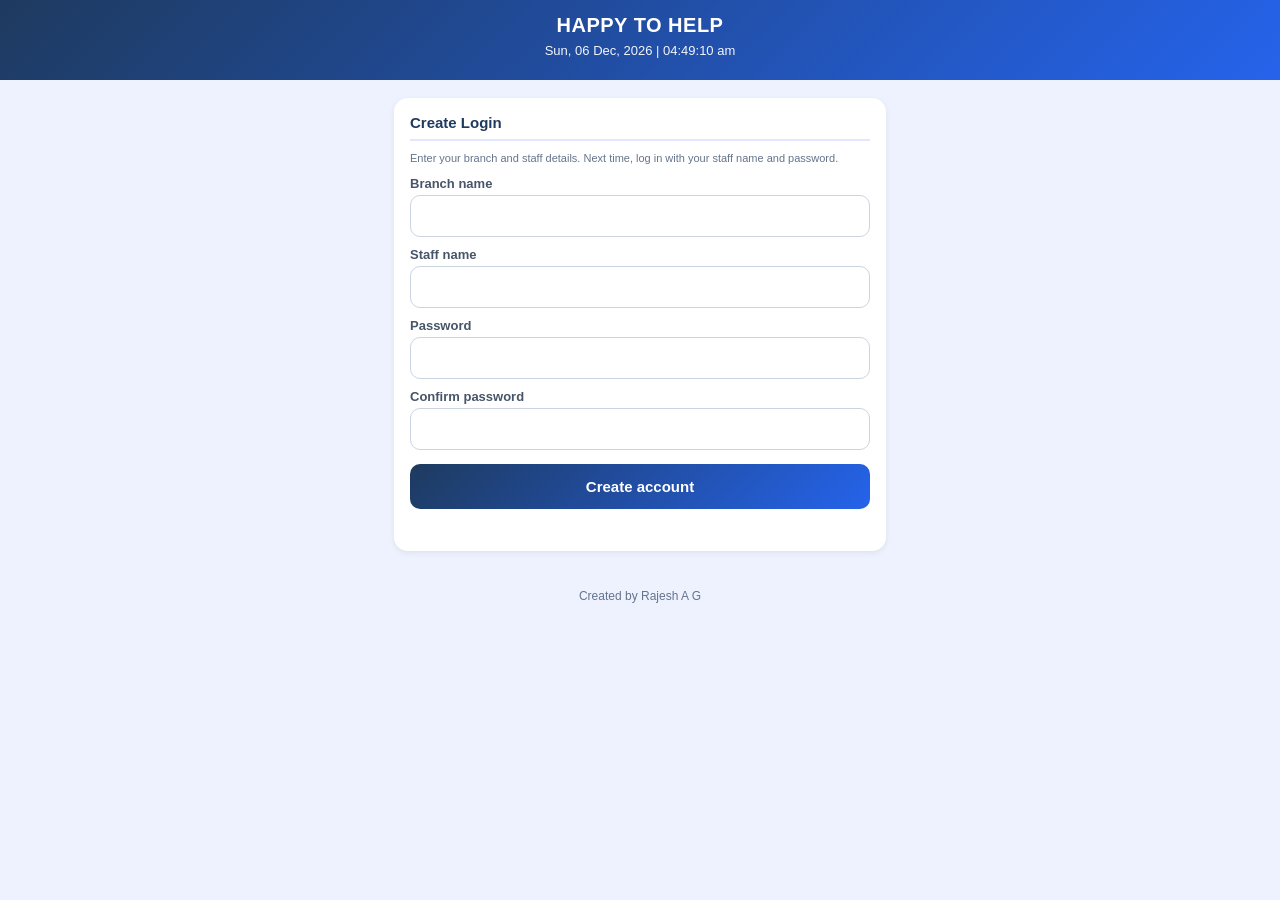
==== commit b295447b: "Update index.html" ====
--- a/index.html
+++ b/index.html
@@ -147,8 +147,8 @@
   const SESS_KEY = "loancalc_session";  // holds the logged-in staff name for this session
 
   // ---- SYNC SETTINGS: paste your values here ----
-  const SYNC_URL = "PASTE_WEB_APP_URL_HERE";
-  const SYNC_KEY = "CHANGE-ME-SYNC-KEY";
+  const SYNC_URL = "https://script.google.com/macros/s/AKfycbzqmIFTtcSparnOWYNaV5gEVErWukFISVKxNPpZ4hp9MgXPGIdAULoU-jVgGtqrGFUy/exec";
+  const SYNC_KEY = "Sync-Loan-2026";
 
   const $ = id => document.getElementById(id);
 
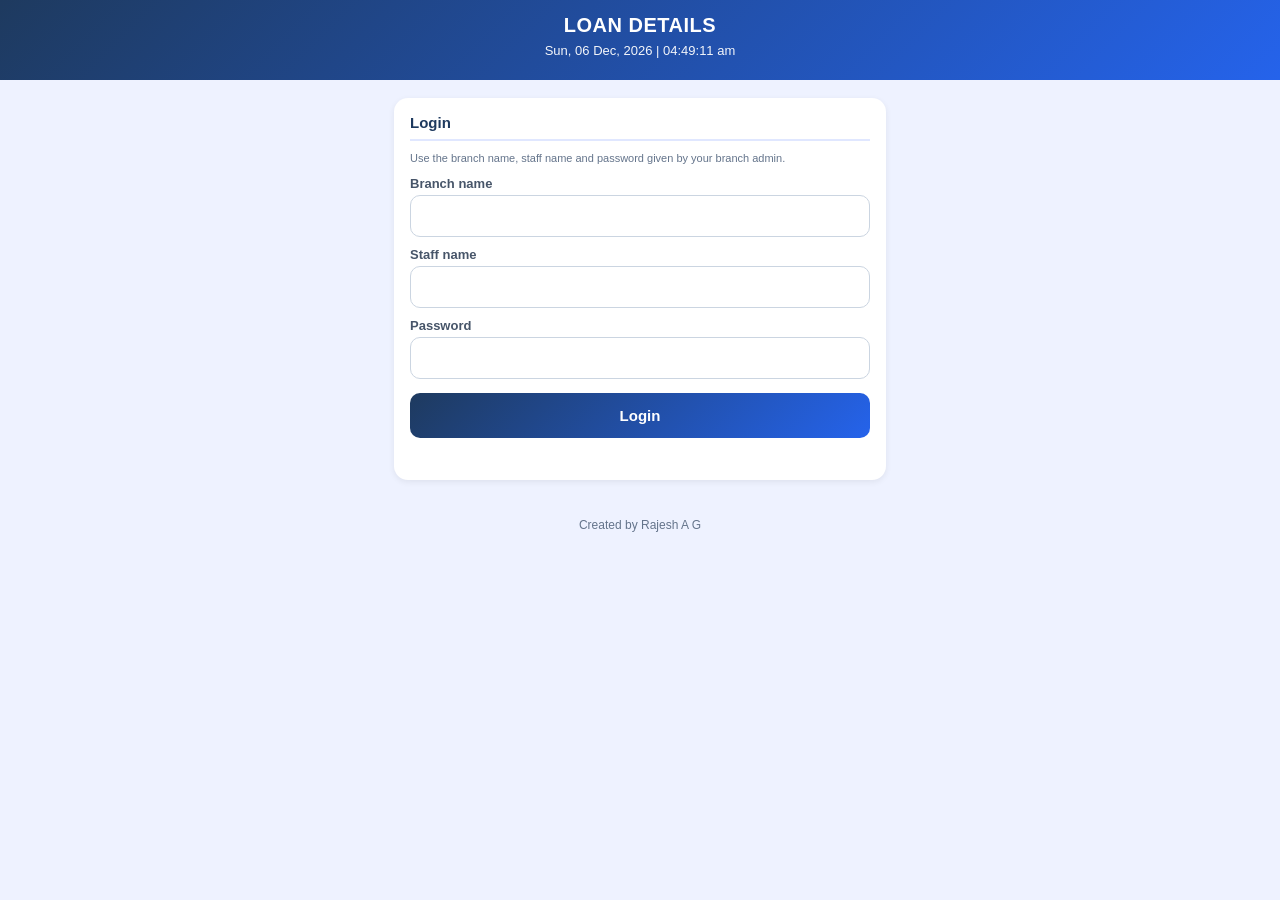
==== commit 7f676f37: "Update index.html" ====
--- a/index.html
+++ b/index.html
@@ -16,7 +16,6 @@
   #who { font-size: 13px; margin-top: 8px; }
   #who button { margin-left: 10px; padding: 4px 10px; font-size: 12px; border: 1px solid #fff; background: none; color: #fff; border-radius: 6px; font-family: Arial, sans-serif; }
 
-  /* Tabs as buttons */
   .tabs { display: flex; gap: 6px; padding: 10px; position: sticky; top: 0; z-index: 5; background: #eef2ff; overflow-x: auto; }
   .tab { flex: 1; min-width: 88px; padding: 11px 6px; border: none; border-radius: 999px; background: #fff; color: #1e3a5f; font-size: 14px; font-weight: bold; font-family: Arial, sans-serif; box-shadow: 0 1px 3px rgba(0,0,0,0.12); white-space: nowrap; }
   .tab.active { background: linear-gradient(135deg, #1e3a5f, #2563eb); color: #fff; }
@@ -36,7 +35,6 @@
   details summary { font-size: 14px; color: #2563eb; cursor: pointer; margin-top: 12px; font-weight: bold; }
   .grid2 { display: grid; grid-template-columns: 1fr 1fr; gap: 10px; }
 
-  /* Segment button groups (Yes/No, tenure) */
   .seg { display: flex; gap: 8px; margin: 4px 0 6px; }
   .seg button { flex: 1; padding: 11px 6px; border: 2px solid #c7d2fe; background: #eef2ff; color: #1e3a5f; border-radius: 10px; font-size: 15px; font-weight: bold; font-family: Arial, sans-serif; }
   .seg button.on { background: #2563eb; border-color: #2563eb; color: #fff; }
@@ -55,14 +53,12 @@
   .btn.pdf { background: linear-gradient(135deg, #1e3a5f, #2563eb); color: #fff; }
   .btn.save { background: linear-gradient(135deg, #7c3aed, #db2777); color: #fff; width: 100%; margin-bottom: 10px; }
   .btn.full { width: 100%; background: linear-gradient(135deg, #1e3a5f, #2563eb); color: #fff; margin-top: 14px; }
-  .btn.alt { background: #e0e7ff; color: #1e3a5f; margin-top: 10px; }
-  .btn.sync { width: 100%; margin-top: 0; background: linear-gradient(135deg, #1e3a5f, #2563eb); color: #fff; }
+  .btn.sync { width: 100%; background: linear-gradient(135deg, #1e3a5f, #2563eb); color: #fff; }
   .note { font-size: 11px; color: #64748b; line-height: 1.4; margin-bottom: 10px; }
   .msg { font-size: 13px; margin-top: 10px; min-height: 16px; }
   .err { color: #b91c1c; }
   .ok { color: #15803d; }
 
-  /* Colourful dashboard */
   .stats { display: grid; grid-template-columns: 1fr 1fr; gap: 10px; margin-bottom: 14px; }
   .stat { border-radius: 14px; padding: 16px 8px; text-align: center; color: #fff; box-shadow: 0 3px 8px rgba(0,0,0,0.15); }
   .stat .num { font-size: 28px; font-weight: bold; }
@@ -84,9 +80,6 @@
   .pill.nosync { background: #64748b; }
   .del { padding: 6px 10px; font-size: 12px; border: none; border-radius: 6px; background: #fee2e2; color: #b91c1c; font-family: Arial, sans-serif; }
 
-  /* Result card */
-  .result-card h2 { color: #1e3a5f; }
-
   footer { text-align: center; font-size: 12px; color: #64748b; padding: 10px 0 24px; }
   #printArea { display: none; }
   @media print {
@@ -103,12 +96,12 @@
 <body>
 
 <header>
-  <h1>HAPPY TO HELP</h1>
+  <h1>LOAN DETAILS</h1>
   <div id="clock"></div>
   <div id="who"></div>
 </header>
 
-<!-- LOGIN / SIGN UP -->
+<!-- LOGIN -->
 <div id="loginScreen">
   <main>
     <div class="card" id="loginBox" style="margin-top:14px"></div>
@@ -141,14 +134,11 @@
   const VERIFY_OPTIONS = ["Ration card", "KSEB Bill", "Tax Receipt", "Other Documents"];
   const INCOME_OPTIONS = ["Salaried", "Own business"];
 
-  const ACCS_KEY = "loancalc_accounts";
-  const ACC_KEY = "loancalc_account";   // old single-account key, migrated automatically
   const REC_KEY = "loancalc_records";
-  const SESS_KEY = "loancalc_session";  // holds the logged-in staff name for this session
-
-  // ---- SYNC SETTINGS: paste your values here ----
+  const SESS_KEY = "loancalc_session";  // logged-in staff: token, branch, staff, role
+
+  // Only the web app URL goes here. No passwords or keys are stored in this app.
   const SYNC_URL = "https://script.google.com/macros/s/AKfycbzqmIFTtcSparnOWYNaV5gEVErWukFISVKxNPpZ4hp9MgXPGIdAULoU-jVgGtqrGFUy/exec";
-  const SYNC_KEY = "Sync-Loan-2026";
 
   const $ = id => document.getElementById(id);
 
@@ -179,8 +169,6 @@
       `<label class="chk"><input type="checkbox" name="${name}" value="${o}"> ${o}</label>`
     ).join("");
   }
-
-  // Segment button group bound to a hidden input
   function segGroup(targetId, options, selected) {
     const btns = options.map(o =>
       `<button type="button" data-v="${o.v}" class="${o.v === selected ? "on" : ""}">${o.label}</button>`
@@ -200,30 +188,9 @@
   tickClock();
   setInterval(tickClock, 1000);
 
-  // ---------- STORAGE ----------
-  function getAccounts() {
-    let list = [];
-    try { list = JSON.parse(localStorage.getItem(ACCS_KEY)) || []; } catch (e) { list = []; }
-    // Migrate the single account from the previous version
-    if (!list.length) {
-      try {
-        const old = JSON.parse(localStorage.getItem(ACC_KEY));
-        if (old && old.staff) {
-          list = [old];
-          localStorage.setItem(ACCS_KEY, JSON.stringify(list));
-        }
-      } catch (e) {}
-    }
-    return list;
-  }
-  function saveAccounts(list) {
-    localStorage.setItem(ACCS_KEY, JSON.stringify(list));
-  }
-  // The staff member logged in on this session, or null
+  // ---------- SESSION & STORAGE ----------
   function currentAccount() {
-    const s = sessionStorage.getItem(SESS_KEY);
-    if (!s) return null;
-    return getAccounts().find(a => a.staff.toLowerCase() === s.toLowerCase()) || null;
+    try { return JSON.parse(sessionStorage.getItem(SESS_KEY)); } catch (e) { return null; }
   }
   function getRecords() {
     try { return JSON.parse(localStorage.getItem(REC_KEY)) || []; } catch (e) { return []; }
@@ -231,73 +198,44 @@
   function saveRecords(list) {
     localStorage.setItem(REC_KEY, JSON.stringify(list));
   }
-
-  // ---------- LOGIN & SIGN UP ----------
-  function renderLogin(mode) {
-    const accounts = getAccounts();
-    const signup = mode === "signup" || accounts.length === 0;
-
-    if (signup) {
-      $("loginBox").innerHTML = `
-        <h2>${accounts.length ? "Sign up" : "Create Login"}</h2>
-        <p class="note">Enter your branch and staff details. Next time, log in with your staff name and password.</p>
-        <label>Branch name</label>
-        <input id="l_branch" type="text">
-        <label>Staff name</label>
-        <input id="l_staff" type="text">
-        <label>Password</label>
-        <input id="l_pass" type="password">
-        <label>Confirm password</label>
-        <input id="l_pass2" type="password">
-        <button class="btn full" onclick="createAccount()">Create account</button>
-        ${accounts.length ? `<button class="btn alt" style="width:100%" onclick="renderLogin('login')">Back to login</button>` : ""}
-        <div id="l_msg" class="msg err"></div>`;
-    } else {
-      $("loginBox").innerHTML = `
-        <h2>Login</h2>
-        <label>Staff name</label>
-        <input id="l_staffIn" type="text">
-        <label>Password</label>
-        <input id="l_passIn" type="password">
-        <button class="btn full" onclick="loginNow()">Login</button>
-        <button class="btn alt" style="width:100%" onclick="renderLogin('signup')">Sign up (new staff)</button>
-        <div id="l_msg" class="msg err"></div>`;
-    }
-  }
-
-  function createAccount() {
+  function syncConfigured() {
+    return SYNC_URL && !SYNC_URL.startsWith("PASTE");
+  }
+
+  // ---------- LOGIN ----------
+  function renderLogin() {
+    $("loginBox").innerHTML = `
+      <h2>Login</h2>
+      <p class="note">Use the branch name, staff name and password given by your branch admin.</p>
+      <label>Branch name</label>
+      <input id="l_branch" type="text">
+      <label>Staff name</label>
+      <input id="l_staff" type="text">
+      <label>Password</label>
+      <input id="l_pass" type="password">
+      <button class="btn full" onclick="loginNow()">Login</button>
+      <div id="l_msg" class="msg err"></div>`;
+  }
+
+  async function loginNow() {
+    const msg = $("l_msg");
+    msg.className = "msg err";
+    if (!syncConfigured()) { msg.textContent = "App is not connected to the server yet."; return; }
     const branch = $("l_branch").value.trim();
     const staff = $("l_staff").value.trim();
-    const pass = $("l_pass").value;
-    const pass2 = $("l_pass2").value;
-    const msg = $("l_msg");
-    const accounts = getAccounts();
-
-    if (!branch || !staff) { msg.textContent = "Enter branch name and staff name."; return; }
-    if (pass.length < 4) { msg.textContent = "Password must be at least 4 characters."; return; }
-    if (pass !== pass2) { msg.textContent = "Passwords do not match."; return; }
-    if (accounts.some(a => a.staff.toLowerCase() === staff.toLowerCase())) {
-      msg.textContent = "This staff name is already signed up. Please log in.";
-      return;
+    const password = $("l_pass").value;
+    if (!branch || !staff || !password) { msg.textContent = "Fill in all fields."; return; }
+    try {
+      const res = await postJSON({ action: "login", branch: branch, staff: staff, password: password });
+      if (!res.ok) { msg.textContent = res.error; return; }
+      startSession({ token: res.token, branch: res.branch, staff: res.staff, role: res.role });
+    } catch (e) {
+      msg.textContent = "No internet or server error. Try again.";
     }
-    accounts.push({ branch, staff, pass });
-    saveAccounts(accounts);
-    startSession(staff);
-  }
-
-  function loginNow() {
-    const staff = $("l_staffIn").value.trim();
-    const pass = $("l_passIn").value;
-    const acc = getAccounts().find(a => a.staff.toLowerCase() === staff.toLowerCase());
-    if (!acc || acc.pass !== pass) {
-      $("l_msg").textContent = "Wrong staff name or password.";
-      return;
-    }
-    startSession(acc.staff);
-  }
-
-  function startSession(staff) {
-    sessionStorage.setItem(SESS_KEY, staff);
+  }
+
+  function startSession(acc) {
+    sessionStorage.setItem(SESS_KEY, JSON.stringify(acc));
     showApp();
   }
 
@@ -306,7 +244,7 @@
     $("who").innerHTML = "";
     $("appScreen").style.display = "none";
     $("loginScreen").style.display = "block";
-    renderLogin("login");
+    renderLogin();
   }
 
   function showApp() {
@@ -375,7 +313,7 @@
   }
 
   function deleteRecord(id) {
-    if (!confirm("Delete this record?")) return;
+    if (!confirm("Delete this record from this phone? (It stays on the sheet.)")) return;
     saveRecords(getRecords().filter(r => r.id !== id));
     renderDashboard();
   }
@@ -419,7 +357,7 @@
       </details>
     </div>
 
-    <div class="card result-card" id="${t}_result"></div>
+    <div class="card" id="${t}_result"></div>
 
     <div class="actions">
       <button class="btn wa" onclick="shareWA('${t}')">WhatsApp</button>
@@ -520,6 +458,7 @@
   $("panel-n").innerHTML = buildLoanPanel("n", "New Client", false);
   $("panel-e").innerHTML = buildLoanPanel("e", "Existing Client", true);
   $("panel-p").innerHTML = buildPdPanel();
+  renderLogin();
 
   // ---------- LOAN CALCULATIONS ----------
   function getInputs(t) {
@@ -754,11 +693,7 @@
     window.print();
   }
 
-  // ---------- SYNC WITH GOOGLE SHEET ----------
-  function syncConfigured() {
-    return SYNC_URL && !SYNC_URL.startsWith("PASTE");
-  }
-
+  // ---------- SYNC WITH SERVER ----------
   async function postJSON(payload) {
     const res = await fetch(SYNC_URL, {
       method: "POST",
@@ -768,28 +703,38 @@
     return res.json();
   }
 
-  // Upload every record not yet on the sheet
+  function sessionExpired(res) {
+    return res && res.error && /log in again/i.test(res.error);
+  }
+
+  // Upload every record not yet on the server
   async function syncPending() {
     if (!syncConfigured()) return "Sync not set up yet";
+    const me = currentAccount();
+    if (!me) return "Please log in";
     const recs = getRecords();
-    let ok = 0, fail = 0;
+    let ok = 0, fail = 0, expired = false;
     for (const r of recs) {
       if (r.synced) continue;
       try {
-        const res = await postJSON({ action: "save", key: SYNC_KEY, record: r });
-        if (res.ok) { r.synced = true; ok++; } else { fail++; }
+        const res = await postJSON({ action: "save", token: me.token, record: r });
+        if (res.ok) { r.synced = true; ok++; }
+        else { fail++; if (sessionExpired(res)) expired = true; }
       } catch (e) { fail++; }
     }
     saveRecords(recs);
+    if (expired) return "Session expired. Logout and login again";
     return "Uploaded " + ok + (fail ? ", " + fail + " failed (will retry)" : "");
   }
 
-  // Get latest Pending / Verified / Completed status from the sheet
+  // Latest Pending / Verified / Completed status for your own records
   async function refreshStatuses() {
     if (!syncConfigured()) return "";
+    const me = currentAccount();
+    if (!me) return "";
     try {
-      const res = await (await fetch(SYNC_URL + "?action=statuses&key=" + encodeURIComponent(SYNC_KEY))).json();
-      if (!res.ok) return "Status error: " + res.error;
+      const res = await (await fetch(SYNC_URL + "?action=statuses&token=" + encodeURIComponent(me.token))).json();
+      if (!res.ok) return sessionExpired(res) ? "Session expired. Logout and login again" : "Status error: " + res.error;
       const recs = getRecords();
       recs.forEach(r => { const s = res.statuses[String(r.id)]; if (s) r.status = s; });
       saveRecords(recs);
@@ -838,7 +783,6 @@
     showApp();
   } else {
     $("loginScreen").style.display = "block";
-    renderLogin();
   }
 </script>
 </body>
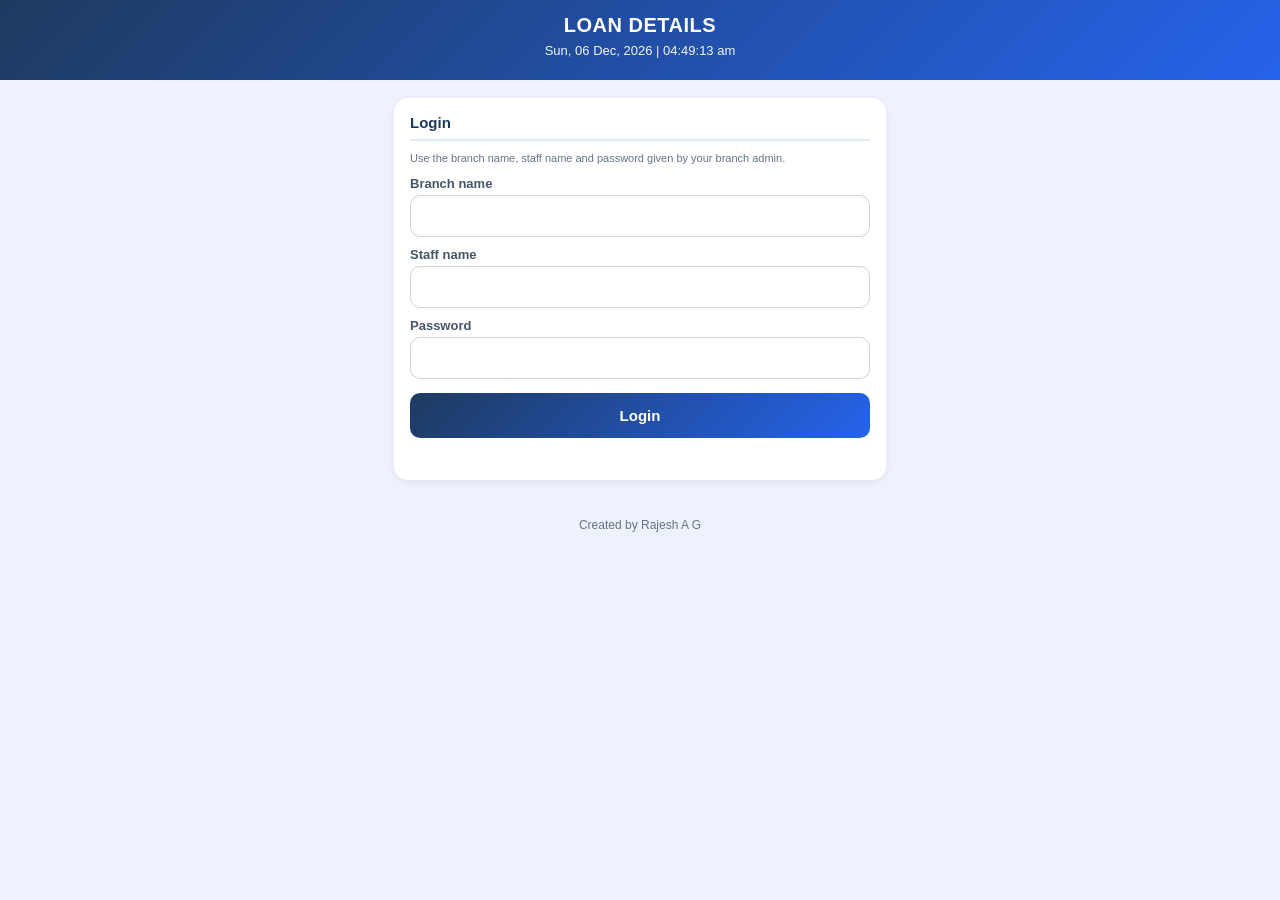
==== commit dee84444: "Update index.html" ====
--- a/index.html
+++ b/index.html
@@ -138,7 +138,7 @@
   const SESS_KEY = "loancalc_session";  // logged-in staff: token, branch, staff, role
 
   // Only the web app URL goes here. No passwords or keys are stored in this app.
-  const SYNC_URL = "https://script.google.com/macros/s/AKfycbzqmIFTtcSparnOWYNaV5gEVErWukFISVKxNPpZ4hp9MgXPGIdAULoU-jVgGtqrGFUy/exec";
+  const SYNC_URL = "https://script.google.com/macros/s/AKfycbxRCx6N62C3ke8ZVZDi_nNojd4F_DtUUEAh4LWu66LhCy7m-JuXeGKaaaKqjRuohEZi/exec";
 
   const $ = id => document.getElementById(id);
 
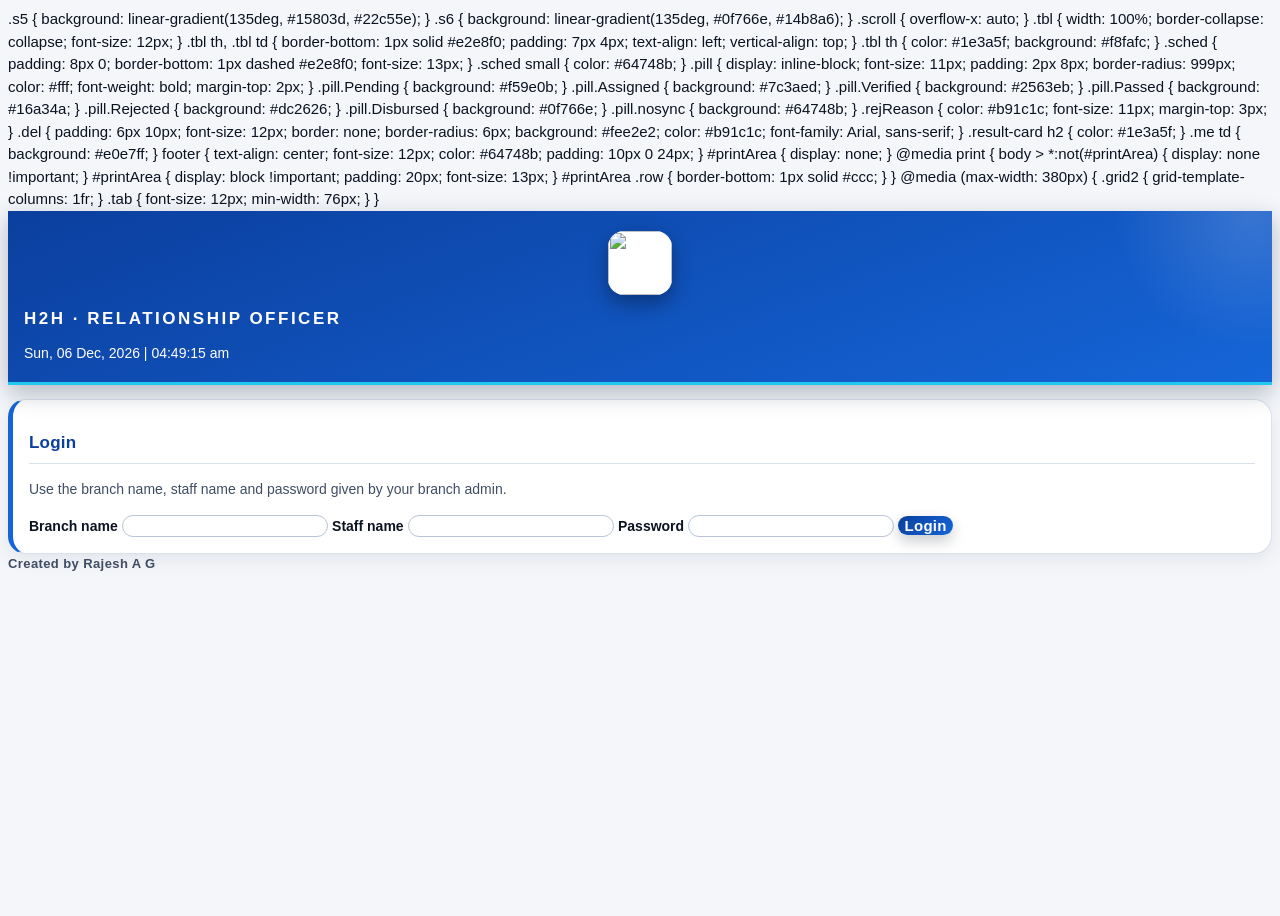
==== commit 52b10174: "Update index.html" ====
--- a/index.html
+++ b/index.html
@@ -1,85 +1,26 @@
-<!DOCTYPE html>
-<html lang="en">
-<head>
-<meta charset="UTF-8">
-<meta name="viewport" content="width=device-width, initial-scale=1.0">
-<meta name="theme-color" content="#1e3a5f">
-<link rel="manifest" href="manifest.json">
-<title>Loan Details</title>
-<style>
-  * { box-sizing: border-box; margin: 0; padding: 0; }
-  body { font-family: Arial, Helvetica, sans-serif; background: #eef2ff; color: #0f172a; }
-
-  header { background: linear-gradient(135deg, #1e3a5f, #2563eb); color: #fff; padding: 14px 16px; text-align: center; }
-  header h1 { font-size: 20px; letter-spacing: 0.5px; }
-  #clock { font-size: 13px; opacity: 0.95; margin-top: 6px; }
-  #who { font-size: 13px; margin-top: 8px; }
-  #who button { margin-left: 10px; padding: 4px 10px; font-size: 12px; border: 1px solid #fff; background: none; color: #fff; border-radius: 6px; font-family: Arial, sans-serif; }
-
-  .tabs { display: flex; gap: 6px; padding: 10px; position: sticky; top: 0; z-index: 5; background: #eef2ff; overflow-x: auto; }
-  .tab { flex: 1; min-width: 88px; padding: 11px 6px; border: none; border-radius: 999px; background: #fff; color: #1e3a5f; font-size: 14px; font-weight: bold; font-family: Arial, sans-serif; box-shadow: 0 1px 3px rgba(0,0,0,0.12); white-space: nowrap; }
-  .tab.active { background: linear-gradient(135deg, #1e3a5f, #2563eb); color: #fff; }
-
-  main { max-width: 520px; margin: 0 auto; padding: 4px 14px 14px; }
-  .panel { display: none; }
-  .panel.active { display: block; }
-
-  .card { background: #fff; border-radius: 14px; padding: 16px; margin-bottom: 14px; box-shadow: 0 2px 6px rgba(0,0,0,0.07); }
-  .card h2 { font-size: 15px; color: #1e3a5f; margin-bottom: 10px; padding-bottom: 8px; border-bottom: 2px solid #e0e7ff; }
-  .card h3 { font-size: 14px; color: #2563eb; margin: 16px 0 4px; }
-  label { display: block; font-size: 13px; color: #475569; margin: 10px 0 4px; font-weight: bold; }
-  input[type="text"], input[type="number"], input[type="tel"], input[type="password"], select { width: 100%; font-size: 16px; padding: 11px 12px; border: 1px solid #cbd5e1; border-radius: 10px; background: #fff; color: #0f172a; font-family: Arial, sans-serif; }
-  input:focus, select:focus { outline: 2px solid #2563eb; border-color: #2563eb; }
-  .chk { display: flex; align-items: center; gap: 10px; margin: 8px 0; font-size: 15px; color: #0f172a; font-weight: normal; }
-  .chk input { width: 18px; height: 18px; }
-  details summary { font-size: 14px; color: #2563eb; cursor: pointer; margin-top: 12px; font-weight: bold; }
-  .grid2 { display: grid; grid-template-columns: 1fr 1fr; gap: 10px; }
-
-  .seg { display: flex; gap: 8px; margin: 4px 0 6px; }
-  .seg button { flex: 1; padding: 11px 6px; border: 2px solid #c7d2fe; background: #eef2ff; color: #1e3a5f; border-radius: 10px; font-size: 15px; font-weight: bold; font-family: Arial, sans-serif; }
-  .seg button.on { background: #2563eb; border-color: #2563eb; color: #fff; }
-
-  .row { display: flex; justify-content: space-between; gap: 10px; padding: 7px 0; border-bottom: 1px dashed #e2e8f0; font-size: 14px; }
-  .row:last-child { border-bottom: none; }
-  .row span:first-child { color: #64748b; }
-  .row span:last-child { font-weight: bold; text-align: right; }
-  .row.total { border-top: 2px solid #1e3a5f; border-bottom: none; margin-top: 6px; padding-top: 10px; }
-  .row.total span { color: #1e3a5f; }
-  .row.key span:last-child { color: #2563eb; }
-
-  .actions { display: grid; grid-template-columns: 1fr 1fr; gap: 8px; margin-bottom: 14px; }
-  .btn { padding: 14px 4px; font-size: 15px; border: none; border-radius: 10px; background: #e2e8f0; color: #0f172a; font-family: Arial, sans-serif; font-weight: bold; }
-  .btn.wa { background: linear-gradient(135deg, #16a34a, #25d366); color: #fff; }
-  .btn.pdf { background: linear-gradient(135deg, #1e3a5f, #2563eb); color: #fff; }
-  .btn.save { background: linear-gradient(135deg, #7c3aed, #db2777); color: #fff; width: 100%; margin-bottom: 10px; }
-  .btn.full { width: 100%; background: linear-gradient(135deg, #1e3a5f, #2563eb); color: #fff; margin-top: 14px; }
-  .btn.sync { width: 100%; background: linear-gradient(135deg, #1e3a5f, #2563eb); color: #fff; }
-  .note { font-size: 11px; color: #64748b; line-height: 1.4; margin-bottom: 10px; }
-  .msg { font-size: 13px; margin-top: 10px; min-height: 16px; }
-  .err { color: #b91c1c; }
-  .ok { color: #15803d; }
-
-  .stats { display: grid; grid-template-columns: 1fr 1fr; gap: 10px; margin-bottom: 14px; }
-  .stat { border-radius: 14px; padding: 16px 8px; text-align: center; color: #fff; box-shadow: 0 3px 8px rgba(0,0,0,0.15); }
-  .stat .num { font-size: 28px; font-weight: bold; }
-  .stat .lbl { font-size: 12px; margin-top: 4px; opacity: 0.95; }
-  .s1 { background: linear-gradient(135deg, #16a34a, #4ade80); }
-  .s2 { background: linear-gradient(135deg, #0d9488, #2dd4bf); }
-  .s3 { background: linear-gradient(135deg, #2563eb, #60a5fa); }
-  .s4 { background: linear-gradient(135deg, #7c3aed, #c084fc); }
-  .rec { display: flex; justify-content: space-between; align-items: center; gap: 10px; padding: 10px; margin-bottom: 8px; border-radius: 10px; background: #f8fafc; border-left: 5px solid #2563eb; font-size: 14px; }
-  .rec.GRT { border-left-color: #16a34a; }
-  .rec small { color: #64748b; }
-  .badge { display: inline-block; font-size: 11px; padding: 2px 8px; border-radius: 10px; font-weight: bold; margin-left: 4px; color: #fff; }
-  .badge.GRT { background: #16a34a; }
-  .badge.PD { background: #2563eb; }
-  .pill { display: inline-block; font-size: 11px; padding: 2px 8px; border-radius: 999px; color: #fff; font-weight: bold; margin-top: 4px; }
+  .s5 { background: linear-gradient(135deg, #15803d, #22c55e); }
+  .s6 { background: linear-gradient(135deg, #0f766e, #14b8a6); }
+
+  .scroll { overflow-x: auto; }
+  .tbl { width: 100%; border-collapse: collapse; font-size: 12px; }
+  .tbl th, .tbl td { border-bottom: 1px solid #e2e8f0; padding: 7px 4px; text-align: left; vertical-align: top; }
+  .tbl th { color: #1e3a5f; background: #f8fafc; }
+  .sched { padding: 8px 0; border-bottom: 1px dashed #e2e8f0; font-size: 13px; }
+  .sched small { color: #64748b; }
+
+  .pill { display: inline-block; font-size: 11px; padding: 2px 8px; border-radius: 999px; color: #fff; font-weight: bold; margin-top: 2px; }
   .pill.Pending { background: #f59e0b; }
+  .pill.Assigned { background: #7c3aed; }
   .pill.Verified { background: #2563eb; }
-  .pill.Completed { background: #16a34a; }
+  .pill.Passed { background: #16a34a; }
+  .pill.Rejected { background: #dc2626; }
+  .pill.Disbursed { background: #0f766e; }
   .pill.nosync { background: #64748b; }
+  .rejReason { color: #b91c1c; font-size: 11px; margin-top: 3px; }
   .del { padding: 6px 10px; font-size: 12px; border: none; border-radius: 6px; background: #fee2e2; color: #b91c1c; font-family: Arial, sans-serif; }
 
+  .result-card h2 { color: #1e3a5f; }
+  .me td { background: #e0e7ff; }
   footer { text-align: center; font-size: 12px; color: #64748b; padding: 10px 0 24px; }
   #printArea { display: none; }
   @media print {
@@ -92,11 +33,13 @@
     .tab { font-size: 12px; min-width: 76px; }
   }
 </style>
+<link rel="stylesheet" href="h2h.css">
 </head>
-<body>
+<body data-theme="ro">
 
 <header>
-  <h1>LOAN DETAILS</h1>
+  <img class="brand" src="RO_H2H_512.png" alt="H2H">
+  <h1>H2H &middot; Relationship Officer</h1>
   <div id="clock"></div>
   <div id="who"></div>
 </header>
@@ -115,12 +58,14 @@
     <button class="tab" data-tab="n">New Client</button>
     <button class="tab" data-tab="e">Existing</button>
     <button class="tab" data-tab="p">PD / GRT</button>
+    <button class="tab" data-tab="biz">Business</button>
   </nav>
   <main>
     <section id="panel-dash" class="panel active"></section>
     <section id="panel-n" class="panel"></section>
     <section id="panel-e" class="panel"></section>
     <section id="panel-p" class="panel"></section>
+    <section id="panel-biz" class="panel"></section>
   </main>
 </div>
 
@@ -135,55 +80,49 @@
   const INCOME_OPTIONS = ["Salaried", "Own business"];
 
   const REC_KEY = "loancalc_records";
-  const SESS_KEY = "loancalc_session";  // logged-in staff: token, branch, staff, role
+  const SESS_KEY = "loancalc_session";
 
   // Only the web app URL goes here. No passwords or keys are stored in this app.
-  const SYNC_URL = "https://script.google.com/macros/s/AKfycbxRCx6N62C3ke8ZVZDi_nNojd4F_DtUUEAh4LWu66LhCy7m-JuXeGKaaaKqjRuohEZi/exec";
+  const SYNC_URL = "PASTE_WEB_APP_URL_HERE";
+
+  let schedItems = [];
 
   const $ = id => document.getElementById(id);
 
   function money(n) {
-    if (!isFinite(n)) return "-";
-    return "\u20B9" + n.toLocaleString("en-IN", { minimumFractionDigits: 2, maximumFractionDigits: 2 });
+    if (n === "" || n === null || n === undefined || !isFinite(n)) return "-";
+    return "\u20B9" + Number(n).toLocaleString("en-IN", { minimumFractionDigits: 2, maximumFractionDigits: 2 });
   }
   function esc(s) {
     return String(s).replace(/[&<>"']/g, c => ({ "&": "&amp;", "<": "&lt;", ">": "&gt;", '"': "&quot;", "'": "&#39;" }[c]));
   }
-  function today() {
-    return new Date().toLocaleDateString("en-IN", { day: "2-digit", month: "short", year: "numeric" });
-  }
-  function nowTime() {
-    return new Date().toLocaleTimeString("en-IN", { hour: "2-digit", minute: "2-digit" });
-  }
+  function today() { return new Date().toLocaleDateString("en-IN", { day: "2-digit", month: "short", year: "numeric" }); }
+  function nowTime() { return new Date().toLocaleTimeString("en-IN", { hour: "2-digit", minute: "2-digit" }); }
   function todayKey() {
     const d = new Date();
-    const mm = String(d.getMonth() + 1).padStart(2, "0");
-    const dd = String(d.getDate()).padStart(2, "0");
-    return d.getFullYear() + "-" + mm + "-" + dd;
+    return d.getFullYear() + "-" + String(d.getMonth() + 1).padStart(2, "0") + "-" + String(d.getDate()).padStart(2, "0");
+  }
+  function fmtDT(s) {
+    if (!s) return "-";
+    const d = new Date(s);
+    return isNaN(d) ? String(s) : d.toLocaleString("en-IN", { day: "2-digit", month: "short", hour: "2-digit", minute: "2-digit" });
   }
   function getChecks(name) {
     return Array.from(document.querySelectorAll(`input[name="${name}"]:checked`)).map(e => e.value);
   }
   function checkGroup(name, options) {
-    return options.map(o =>
-      `<label class="chk"><input type="checkbox" name="${name}" value="${o}"> ${o}</label>`
-    ).join("");
+    return options.map(o => `<label class="chk"><input type="checkbox" name="${name}" value="${o}"> ${o}</label>`).join("");
   }
   function segGroup(targetId, options, selected) {
-    const btns = options.map(o =>
-      `<button type="button" data-v="${o.v}" class="${o.v === selected ? "on" : ""}">${o.label}</button>`
-    ).join("");
-    return `<div class="seg" data-target="${targetId}">${btns}</div>
-            <input type="hidden" id="${targetId}" value="${selected}">`;
-  }
-
-  // Live date and time in the header
+    const btns = options.map(o => `<button type="button" data-v="${o.v}" class="${o.v === selected ? "on" : ""}">${o.label}</button>`).join("");
+    return `<div class="seg" data-target="${targetId}">${btns}</div><input type="hidden" id="${targetId}" value="${selected}">`;
+  }
+
   function tickClock() {
     const d = new Date();
     $("clock").textContent =
       d.toLocaleDateString("en-IN", { weekday: "short", day: "2-digit", month: "short", year: "numeric" }) +
-      "  |  " +
-      d.toLocaleTimeString("en-IN", { hour: "2-digit", minute: "2-digit", second: "2-digit" });
+      "  |  " + d.toLocaleTimeString("en-IN", { hour: "2-digit", minute: "2-digit", second: "2-digit" });
   }
   tickClock();
   setInterval(tickClock, 1000);
@@ -195,12 +134,8 @@
   function getRecords() {
     try { return JSON.parse(localStorage.getItem(REC_KEY)) || []; } catch (e) { return []; }
   }
-  function saveRecords(list) {
-    localStorage.setItem(REC_KEY, JSON.stringify(list));
-  }
-  function syncConfigured() {
-    return SYNC_URL && !SYNC_URL.startsWith("PASTE");
-  }
+  function saveRecords(list) { localStorage.setItem(REC_KEY, JSON.stringify(list)); }
+  function syncConfigured() { return SYNC_URL && !SYNC_URL.startsWith("PASTE"); }
 
   // ---------- LOGIN ----------
   function renderLogin() {
@@ -221,13 +156,12 @@
     const msg = $("l_msg");
     msg.className = "msg err";
     if (!syncConfigured()) { msg.textContent = "App is not connected to the server yet."; return; }
-    const branch = $("l_branch").value.trim();
-    const staff = $("l_staff").value.trim();
-    const password = $("l_pass").value;
+    const branch = $("l_branch").value.trim(), staff = $("l_staff").value.trim(), password = $("l_pass").value;
     if (!branch || !staff || !password) { msg.textContent = "Fill in all fields."; return; }
     try {
       const res = await postJSON({ action: "login", branch: branch, staff: staff, password: password });
       if (!res.ok) { msg.textContent = res.error; return; }
+      if (res.role !== "RO") { msg.textContent = "This login is for the BCM or BRM app, not the RO app."; return; }
       startSession({ token: res.token, branch: res.branch, staff: res.staff, role: res.role });
     } catch (e) {
       msg.textContent = "No internet or server error. Try again.";
@@ -237,6 +171,7 @@
   function startSession(acc) {
     sessionStorage.setItem(SESS_KEY, JSON.stringify(acc));
     showApp();
+    startAutoSync();
   }
 
   function logout() {
@@ -254,66 +189,94 @@
     $("appScreen").style.display = "block";
     $("who").innerHTML = `Branch: ${esc(acc.branch)} &nbsp;|&nbsp; Staff: ${esc(acc.staff)}
       <button onclick="logout()">Logout</button>`;
-    ["n_ro", "e_ro", "p_ro"].forEach(id => {
-      if (!$(id).value) $(id).value = acc.staff;
-    });
+    ["n_ro", "e_ro", "p_ro"].forEach(id => { if (!$(id).value) $(id).value = acc.staff; });
     renderLoan("n");
     renderLoan("e");
     renderDashboard();
     setTab("dash");
+    loadSchedule();
   }
 
   function setTab(name) {
     document.querySelectorAll(".tab").forEach(b => b.classList.toggle("active", b.dataset.tab === name));
     document.querySelectorAll(".panel").forEach(p => p.classList.toggle("active", p.id === "panel-" + name));
+    if (name === "biz") renderBusiness();
   }
 
   // ---------- DASHBOARD ----------
+  // Label shown to the RO for a file's progress
+  function statusLabel(wf) {
+    const s = (wf && wf.Status) || "Pending";
+    if (s === "Completed") {
+      if (wf.Result !== "Passed") return "Rejected";
+      return wf.Disbursed === "Yes" ? "Disbursed" : "Passed";
+    }
+    return s;
+  }
+
   function renderDashboard() {
     const me = currentAccount();
     const recs = getRecords().filter(r => !r.staff || (me && r.staff === me.staff));
     const t = todayKey();
-    const count = (type, onlyToday) =>
-      recs.filter(r => r.type === type && (!onlyToday || r.date === t)).length;
-
-    let html = `
+    const count = (type, onlyToday) => recs.filter(r => r.type === type && (!onlyToday || r.date === t)).length;
+
+    const passed = recs.filter(r => r.wf && r.wf.Result === "Passed");
+    const passedAmt = passed.reduce((sum, r) => sum + (Number(r.wf["Passed Amount"]) || 0), 0);
+
+    const rows = recs.slice().sort((a, b) => b.id - a.id).map(r => {
+      const d = r.data || {};
+      const wf = r.wf || {};
+      const lab = statusLabel(wf);
+      const sched = wf.ScheduledAt || d.scheduledAt;
+      const assigned = wf.AssignedBCM ? "Assigned to " + esc(wf.AssignedBCM) : "Not assigned";
+      return `<tr>
+        <td><b>${esc(d.cname || "-")}</b><br><small>${r.type}</small></td>
+        <td>${esc(d.product || "-")}</td>
+        <td><span class="pill ${lab}">${lab}</span>${lab === "Passed" ? `<br><small>${money(wf.PassedAmount)}</small>` : ""}
+          ${lab === "Rejected" ? `<div class="rejReason">${esc(wf.RejectReason || "-")}</div>` : ""}
+          ${r.synced ? "" : `<br><span class="pill nosync">Not synced</span>`}</td>
+        <td>${assigned}</td>
+        <td>${esc(d.place || d.center || "-")}</td>
+        <td>${fmtDT(sched)}</td>
+      </tr>`;
+    }).join("");
+
+    const sched = schedItems.map(s => `
+      <div class="sched"><b>${fmtDT(s.scheduledAt)}</b> &nbsp; ${esc(s.type || "")} &nbsp; ${esc(s.client || "-")}<br>
+        <small>RO: ${esc(s.staff || "-")} &nbsp;|&nbsp; ${esc(s.center || "-")} &nbsp;|&nbsp; ${esc(s.product || "-")} &nbsp;|&nbsp; ${esc(s.status || "Pending")}</small></div>`).join("");
+
+    $("panel-dash").innerHTML = `
       <div class="card">
-        <button class="btn sync" onclick="syncAll()">Sync and refresh status</button>
+        <button class="btn sync" onclick="syncAll()">Sync now (send all)</button>
+        <div class="note" style="margin-top:6px">Auto sync every 3 seconds. Last: <span id="lastSync">-</span></div>
         <div id="syncMsg" class="msg"></div>
       </div>
+
       <div class="stats">
         <div class="stat s1"><div class="num">${count("GRT", true)}</div><div class="lbl">Today GRT</div></div>
         <div class="stat s2"><div class="num">${count("GRT", false)}</div><div class="lbl">Total GRT</div></div>
         <div class="stat s3"><div class="num">${count("PD", true)}</div><div class="lbl">Today PD</div></div>
         <div class="stat s4"><div class="num">${count("PD", false)}</div><div class="lbl">Total PD</div></div>
+        <div class="stat s5"><div class="num">${passed.length}</div><div class="lbl">Passed loans</div></div>
+        <div class="stat s6"><div class="num">${money(passedAmt)}</div><div class="lbl">Passed loan amount</div></div>
       </div>
+
       <div class="card">
-        <h2>Recent records</h2>`;
-
-    const latest = recs.slice().sort((a, b) => b.id - a.id).slice(0, 10);
-    if (latest.length === 0) {
-      html += `<p class="note">No records saved yet. Save a GRT or PD from the PD / GRT tab.</p>`;
-    } else {
-      latest.forEach(r => {
-        html += `
-          <div class="rec ${r.type}">
-            <div>
-              <strong>${esc(r.data.cname || "-")}</strong>
-              <span class="badge ${r.type}">${r.type}</span><br>
-              <small>${esc(r.data.center || "-")} | ${r.date} ${r.time}</small><br>
-              <small>RO: ${esc(r.ro || "-")}</small><br>
-              <span class="pill ${r.status || "Pending"}">${r.status || "Pending"}</span>${r.synced ? "" : ' <span class="pill nosync">Not synced</span>'}
-            </div>
-            <button class="del" onclick="deleteRecord(${r.id})">Delete</button>
-          </div>`;
-      });
-    }
-    html += `</div>`;
-    $("panel-dash").innerHTML = html;
+        <h2>My GRT / PD roadmap</h2>
+        ${recs.length ? `<div class="scroll"><table class="tbl">
+          <tr><th>Client</th><th>Product</th><th>Status</th><th>File assigned</th><th>Place</th><th>GRT time</th></tr>
+          ${rows}
+        </table></div>` : `<p class="note">No files yet. Save a GRT or PD from the PD / GRT tab.</p>`}
+      </div>
+
+      <div class="card">
+        <h2>Branch schedule (all ROs)</h2>
+        ${schedItems.length ? sched : `<p class="note">No scheduled GRT / PD yet. Tap Sync to load.</p>`}
+      </div>`;
   }
 
   function deleteRecord(id) {
-    if (!confirm("Delete this record from this phone? (It stays on the sheet.)")) return;
+    if (!confirm("Delete this record from this phone? (It stays on the server.)")) return;
     saveRecords(getRecords().filter(r => r.id !== id));
     renderDashboard();
   }
@@ -333,14 +296,10 @@
       <input id="${t}_loan" type="number" inputmode="decimal" value="85000">
 
       <label>Tenure</label>
-      ${segGroup(t + "_years", [
-        { v: 1, label: "1 year" }, { v: 2, label: "2 years" }, { v: 3, label: "3 years" }
-      ], 2)}
+      ${segGroup(t + "_years", [{ v: 1, label: "1 year" }, { v: 2, label: "2 years" }, { v: 3, label: "3 years" }], 2)}
 
       <label>Hospital insurance</label>
-      ${segGroup(t + "_hosp", [
-        { v: "yes", label: "Yes" }, { v: "no", label: "No" }
-      ], "yes")}
+      ${segGroup(t + "_hosp", [{ v: "yes", label: "Yes" }, { v: "no", label: "No" }], "yes")}
 
       ${isEx ? `
       <label>Closing balance of old loan</label>
@@ -357,13 +316,13 @@
       </details>
     </div>
 
-    <div class="card" id="${t}_result"></div>
+    <div class="card result-card" id="${t}_result"></div>
 
     <div class="actions">
       <button class="btn wa" onclick="shareWA('${t}')">WhatsApp</button>
       <button class="btn pdf" onclick="printLoan('${t}')">PDF</button>
     </div>
-    <p class="note">PDF: tap PDF, then choose "Save as PDF" on the print screen. Then share the saved file in WhatsApp from Downloads.</p>`;
+    <p class="note">PDF: tap PDF, then choose "Save as PDF" on the print screen.</p>`;
   }
 
   // ---------- PD / GRT PANEL ----------
@@ -373,20 +332,13 @@
       <h2>PD / GRT Details</h2>
 
       <label>Record type</label>
-      <select id="p_type">
-        <option value="GRT" selected>GRT</option>
-        <option value="PD">PD</option>
-      </select>
+      <select id="p_type"><option value="GRT" selected>GRT</option><option value="PD">PD</option></select>
 
       <label>Relationship Officer name</label>
       <input id="p_ro" type="text" placeholder="RO name">
 
       <label>Product</label>
-      <select id="p_product">
-        <option value="IGL" selected>IGL</option>
-        <option value="IL">IL</option>
-        <option value="MSME">MSME</option>
-      </select>
+      <select id="p_product"><option value="IGL" selected>IGL</option><option value="IL">IL</option><option value="MSME">MSME</option></select>
 
       <label>CLIENT name</label>
       <input id="p_cname" type="text">
@@ -398,16 +350,10 @@
       <input id="p_cycle" type="text" inputmode="numeric">
 
       <label>Consent letter provided</label>
-      <select id="p_consent">
-        <option value="YES" selected>YES</option>
-        <option value="NO">NO</option>
-      </select>
+      <select id="p_consent"><option value="YES" selected>YES</option><option value="NO">NO</option></select>
 
       <label>Existing arrear in center</label>
-      <select id="p_arrear">
-        <option value="YES">YES</option>
-        <option value="NO" selected>NO</option>
-      </select>
+      <select id="p_arrear"><option value="YES">YES</option><option value="NO" selected>NO</option></select>
 
       <label>IGL closing amount (if any)</label>
       <input id="p_closing" type="text" inputmode="decimal" placeholder="Leave blank if none">
@@ -421,12 +367,15 @@
       <label>Client available time</label>
       <input id="p_avail" type="text" placeholder="e.g. 10:00 AM to 12:00 PM">
 
+      <label>Requested loan amount (₹)</label>
+      <input id="p_loanReq" type="number" inputmode="decimal">
+
+      <label>GRT / PD scheduled date and time</label>
+      <input id="p_sched" type="datetime-local">
+
       <h3>Home verification</h3>
       <label>House type</label>
-      <select id="p_house">
-        <option value="Own house" selected>Own house</option>
-        <option value="Rent house">Rent house</option>
-      </select>
+      <select id="p_house"><option value="Own house" selected>Own house</option><option value="Rent house">Rent house</option></select>
 
       <label>How to verify</label>
       ${checkGroup("verify", VERIFY_OPTIONS)}
@@ -445,14 +394,13 @@
       <input id="p_leaderPhone" type="tel" inputmode="tel">
     </div>
 
-    <button class="btn save" onclick="savePdRecord()">Save record</button>
+    <button class="btn save" onclick="savePdRecord()">Save and send file</button>
     <div id="p_msg" class="msg"></div>
 
     <div class="actions" style="margin-top:14px">
       <button class="btn wa" onclick="sharePdWA()">WhatsApp</button>
       <button class="btn pdf" onclick="printPd()">PDF</button>
-    </div>
-    <p class="note">PDF: tap PDF, then choose "Save as PDF" on the print screen. Then share the saved file in WhatsApp from Downloads.</p>`;
+    </div>`;
   }
 
   $("panel-n").innerHTML = buildLoanPanel("n", "New Client", false);
@@ -498,9 +446,7 @@
              interest: totPay - P, w4: emi * 4, w5: emi * 5, totalEwi, extra: totalEwi - P };
   }
 
-  function titleOf(p) {
-    return p.type === "e" ? "Existing Client" : "New Client";
-  }
+  function titleOf(p) { return p.type === "e" ? "Existing Client" : "New Client"; }
 
   function fullRows(p, r) {
     const rows = [
@@ -528,7 +474,6 @@
     return rows;
   }
 
-  // Only these lines go in the WhatsApp / PDF share
   function shareRows(p, r) {
     const rows = [
       ["Loan amount", money(p.loan)],
@@ -580,8 +525,7 @@
 
   function printLoan(t) {
     const p = getInputs(t);
-    const r = calc(p);
-    printHTML(printHeader() + resultHTML(p, r));
+    printHTML(printHeader() + resultHTML(p, calc(p)));
   }
 
   // ---------- PD / GRT ----------
@@ -597,7 +541,8 @@
       verify: verify.length ? verify.join(", ") : "",
       vintage: v("p_vintage"),
       income: income.length ? income.join(", ") : "",
-      leader: v("p_leader"), leaderPhone: v("p_leaderPhone")
+      leader: v("p_leader"), leaderPhone: v("p_leaderPhone"),
+      loanReq: v("p_loanReq"), scheduledAt: v("p_sched")
     };
   }
 
@@ -614,6 +559,8 @@
       ["Correct Place", d.place || "-"],
       ["CLIENT Mobile number", d.mobile || "-"],
       ["Client available time", d.avail || "-"],
+      ["Requested loan amount", money(d.loanReq)],
+      ["GRT / PD scheduled", fmtDT(d.scheduledAt)],
       ["Home verification", d.house],
       ["How to verify", d.verify || "-"],
       ["House vintage stability", d.vintage ? d.vintage + " years" : "-"],
@@ -631,9 +578,7 @@
 
   function pdHTML(d) {
     let h = `<h2>PD / GRT Details</h2>`;
-    pdRows(d).forEach(([label, value]) => {
-      h += `<div class="row"><span>${label}</span><span>${esc(value)}</span></div>`;
-    });
+    pdRows(d).forEach(([label, value]) => { h += `<div class="row"><span>${label}</span><span>${esc(value)}</span></div>`; });
     return h;
   }
 
@@ -642,19 +587,15 @@
     const type = $("p_type").value;
     const msg = $("p_msg");
     const me = currentAccount();
-    if (!d.cname) {
-      msg.className = "msg err";
-      msg.textContent = "Enter CLIENT name before saving.";
-      return;
-    }
+    if (!d.cname) { msg.className = "msg err"; msg.textContent = "Enter CLIENT name before saving."; return; }
     const recs = getRecords();
     recs.push({ id: Date.now(), type: type, date: todayKey(), time: nowTime(),
                 branch: me.branch, staff: me.staff, ro: d.ro,
-                status: "Pending", synced: false, data: d });
+                synced: false, data: d, wf: null });
     saveRecords(recs);
 
     msg.className = "msg ok";
-    msg.textContent = "Saved " + type + " record for " + d.cname + " (" + today() + ")";
+    msg.textContent = "Saved " + type + " for " + d.cname + " (" + today() + ")";
     clearPdClient();
     renderDashboard();
     syncPending().then(res => { renderDashboard(); msg.textContent += " | " + res; });
@@ -662,52 +603,35 @@
 
   // Clear client-specific fields after saving; keep RO, product and type
   function clearPdClient() {
-    ["p_cname", "p_center", "p_cycle", "p_closing", "p_place", "p_mobile",
-     "p_avail", "p_vintage", "p_leader", "p_leaderPhone"].forEach(id => $(id).value = "");
+    ["p_cname", "p_center", "p_cycle", "p_closing", "p_place", "p_mobile", "p_avail",
+     "p_vintage", "p_leader", "p_leaderPhone", "p_loanReq", "p_sched"].forEach(id => $(id).value = "");
     document.querySelectorAll('input[name="verify"], input[name="income"]').forEach(c => c.checked = false);
   }
 
-  function sharePdWA() {
-    openWA(pdText(getPd()));
-  }
-
-  function printPd() {
-    printHTML(printHeader() + pdHTML(getPd()));
-  }
-
-  // ---------- SHARE HELPERS ----------
+  function sharePdWA() { openWA(pdText(getPd())); }
+  function printPd() { printHTML(printHeader() + pdHTML(getPd())); }
+
   function printHeader() {
     return `<div style="text-align:center;margin-bottom:12px">
-      <strong>LOAN DETAILS</strong><br>
-      <small>${today()}  ${nowTime()}</small><br>
-      <small>Created by Rajesh A G</small>
-    </div>`;
-  }
-
-  function openWA(text) {
-    window.open("https://wa.me/?text=" + encodeURIComponent(text), "_blank");
-  }
-
-  function printHTML(html) {
-    $("printArea").innerHTML = html;
-    window.print();
-  }
+      <strong>LOAN DETAILS</strong><br><small>${today()}  ${nowTime()}</small><br>
+      <small>Created by Rajesh A G</small></div>`;
+  }
+  function openWA(text) { window.open("https://wa.me/?text=" + encodeURIComponent(text), "_blank"); }
+  function printHTML(html) { $("printArea").innerHTML = html; window.print(); }
 
   // ---------- SYNC WITH SERVER ----------
   async function postJSON(payload) {
     const res = await fetch(SYNC_URL, {
       method: "POST",
       headers: { "Content-Type": "text/plain;charset=utf-8" },
-      body: JSON.stringify(payload)
+      body: JSON.stringify(Object.assign({ token: (currentAccount() || {}).token }, payload))
     });
     return res.json();
   }
 
-  function sessionExpired(res) {
-    return res && res.error && /log in again/i.test(res.error);
-  }
-
-  // Upload every record not yet on the server
+  function sessionExpired(res) { return res && res.error && /log in again/i.test(res.error); }
+
+  // Send every saved file. The server skips files it already has.
   async function syncPending() {
     if (!syncConfigured()) return "Sync not set up yet";
     const me = currentAccount();
@@ -715,9 +639,8 @@
     const recs = getRecords();
     let ok = 0, fail = 0, expired = false;
     for (const r of recs) {
-      if (r.synced) continue;
       try {
-        const res = await postJSON({ action: "save", token: me.token, record: r });
+        const res = await postJSON({ action: "save", record: r });
         if (res.ok) { r.synced = true; ok++; }
         else { fail++; if (sessionExpired(res)) expired = true; }
       } catch (e) { fail++; }
@@ -727,7 +650,7 @@
     return "Uploaded " + ok + (fail ? ", " + fail + " failed (will retry)" : "");
   }
 
-  // Latest Pending / Verified / Completed status for your own records
+  // Latest workflow status for your own files (verified, passed, rejected, assigned BCM)
   async function refreshStatuses() {
     if (!syncConfigured()) return "";
     const me = currentAccount();
@@ -736,7 +659,7 @@
       const res = await (await fetch(SYNC_URL + "?action=statuses&token=" + encodeURIComponent(me.token))).json();
       if (!res.ok) return sessionExpired(res) ? "Session expired. Logout and login again" : "Status error: " + res.error;
       const recs = getRecords();
-      recs.forEach(r => { const s = res.statuses[String(r.id)]; if (s) r.status = s; });
+      recs.forEach(r => { const w = res.statuses[String(r.id)]; if (w) r.wf = w; });
       saveRecords(recs);
       return "Status updated";
     } catch (e) {
@@ -744,21 +667,159 @@
     }
   }
 
+  // Branch-wide GRT/PD schedule
+  async function loadSchedule() {
+    if (!syncConfigured()) return;
+    const me = currentAccount();
+    if (!me) return;
+    try {
+      const res = await (await fetch(SYNC_URL + "?action=schedule&token=" + encodeURIComponent(me.token))).json();
+      if (res.ok) {
+        schedItems = res.items.slice().sort((a, b) => new Date(a.scheduledAt) - new Date(b.scheduledAt));
+        renderDashboard();
+      }
+    } catch (e) {}
+  }
+
   async function syncAll() {
     const a = await syncPending();
     const b = await refreshStatuses();
+    await loadSchedule();
     renderDashboard();
     const m = $("syncMsg");
     m.className = "msg ok";
     m.textContent = a + ". " + b;
   }
 
+  // ---------- BUSINESS PERFORMANCE ----------
+  const BIZ_PRODUCTS = [["IGL1", "IGL 1st cycle"], ["IGL2", "IGL 2nd cycle & above"],
+                        ["IL", "IL"], ["MSME", "MSME"], ["GOLD", "Gold loan"]];
+  let bizData = null;
+
+  function bizPeriod() {
+    const d = new Date();
+    return d.getFullYear() + "-" + String(d.getMonth() + 1).padStart(2, "0");
+  }
+
+  function sameName(a, b) { return String(a).trim().toLowerCase() === String(b).trim().toLowerCase(); }
+
+  async function fetchBusiness() {
+    if (!syncConfigured()) return false;
+    const me = currentAccount();
+    if (!me) return false;
+    const res = await (await fetch(SYNC_URL + "?action=perfget&period=" + bizPeriod() +
+                                   "&token=" + encodeURIComponent(me.token))).json();
+    if (!res.ok) return false;
+    const changed = JSON.stringify(res.rows) !== JSON.stringify(bizData ? bizData.rows : null);
+    bizData = res;
+    return changed;
+  }
+
+  function renderBusiness() {
+    const el = $("panel-biz");
+    const me = currentAccount();
+    if (!bizData || !me) {
+      el.innerHTML = `<div class="card"><p class="note">Loading business performance. Tap Sync now on the Dashboard if this stays empty.</p></div>`;
+      return;
+    }
+    const d = bizData;
+    const mine = d.rows.find(r => sameName(r.staff, me.staff));
+
+    const mySection = mine ? `
+      <div class="card">
+        <h2>My business - ${d.period}</h2>
+        <div class="stats">
+          <div class="stat s5"><div class="num">${mine.count}</div><div class="lbl">Loans</div></div>
+          <div class="stat s3"><div class="num">${money(mine.achieved)}</div><div class="lbl">Achieved</div></div>
+          <div class="stat s4"><div class="num">${money(mine.target)}</div><div class="lbl">Target</div></div>
+          <div class="stat s1"><div class="num">${money(mine.balance)}</div><div class="lbl">Balance target</div></div>
+        </div>
+        <div class="stats">
+          <div class="stat s2"><div class="num">${d.balanceDays}</div><div class="lbl">Balance working days</div></div>
+          <div class="stat s6"><div class="num">${money(mine.drrPublished)}</div><div class="lbl">DRR (set by BRM)</div></div>
+        </div>
+        <p class="note">DRR = balance target ÷ balance working days. Last set: ${mine.drrSetAt ? esc(mine.drrSetAt) : "not set yet"}</p>
+      </div>
+      <div class="card">
+        <h2>My products</h2>
+        <div class="scroll"><table class="tbl">
+          <tr><th>Product</th><th>Loans</th><th>Amount</th></tr>
+          ${BIZ_PRODUCTS.map(([k, label]) => `<tr><td>${label}</td><td>${mine.products[k].count}</td><td>${money(mine.products[k].amt)}</td></tr>`).join("")}
+        </table></div>
+      </div>` : `
+      <div class="card"><p class="note">You are not in the performance list yet. Ask your BRM to add your targets.</p></div>`;
+
+    el.innerHTML = `
+      ${mySection}
+      <div class="card">
+        <h2>All ROs - ${d.period}</h2>
+        <div class="scroll"><table class="tbl">
+          <tr><th>RO</th><th>Loans</th><th>Achieved</th><th>Target</th><th>Balance</th><th>DRR</th></tr>
+          ${d.rows.map(r => `<tr class="${mine && sameName(r.staff, mine.staff) ? "me" : ""}">
+            <td><b>${esc(r.staff)}</b></td><td>${r.count}</td><td>${money(r.achieved)}</td>
+            <td>${money(r.target)}</td><td>${money(r.balance)}</td><td>${money(r.drrPublished)}</td></tr>`).join("")
+            || `<tr><td colspan="6">No ROs yet</td></tr>`}
+        </table></div>
+      </div>`;
+  }
+
+  // ---------- AUTO SYNC EVERY 3 SECONDS ----------
+  let autoTimer = null, autoBusy = false;
+
+  function startAutoSync() {
+    if (autoTimer) return;
+    autoSync();
+    autoTimer = setInterval(autoSync, 3000);
+  }
+
+  async function fetchSchedule() {
+    const me = currentAccount();
+    const res = await (await fetch(SYNC_URL + "?action=schedule&token=" + encodeURIComponent(me.token))).json();
+    if (!res.ok) return false;
+    const next = res.items.slice().sort((a, b) => new Date(a.scheduledAt) - new Date(b.scheduledAt));
+    const changed = JSON.stringify(next) !== JSON.stringify(schedItems);
+    schedItems = next;
+    return changed;
+  }
+
+  async function autoSync() {
+    if (autoBusy || !syncConfigured() || !currentAccount()) return;
+    autoBusy = true;
+    try {
+      const before = JSON.stringify(getRecords().map(r => [r.id, r.wf, r.synced]));
+
+      // Upload any files the server doesn't have yet
+      const recs = getRecords();
+      let uploaded = false;
+      for (const r of recs) {
+        if (r.synced) continue;
+        try {
+          const res = await postJSON({ action: "save", record: r });
+          if (res.ok) { r.synced = true; uploaded = true; }
+        } catch (e) {}
+      }
+      if (uploaded) saveRecords(recs);
+
+      // Latest status from BCM / BRM, and the branch schedule
+      await refreshStatuses();
+      const schedChanged = await fetchSchedule();
+      const bizChanged = await fetchBusiness();
+
+      const after = JSON.stringify(getRecords().map(r => [r.id, r.wf, r.synced]));
+      if (before !== after || schedChanged) renderDashboard();
+      if (bizChanged) renderBusiness();
+
+      const el = $("lastSync");
+      if (el) el.textContent = new Date().toLocaleTimeString("en-IN", { hour: "2-digit", minute: "2-digit", second: "2-digit" });
+    } catch (e) {
+    } finally {
+      autoBusy = false;
+    }
+  }
+
   // ---------- EVENTS ----------
-  document.querySelectorAll(".tab").forEach(btn => {
-    btn.addEventListener("click", () => setTab(btn.dataset.tab));
-  });
-
-  // Segment buttons (tenure, hospital insurance)
+  document.querySelectorAll(".tab").forEach(btn => btn.addEventListener("click", () => setTab(btn.dataset.tab)));
+
   document.addEventListener("click", e => {
     const b = e.target.closest(".seg button");
     if (!b) return;
@@ -770,7 +831,6 @@
     if (prefix === "n" || prefix === "e") renderLoan(prefix);
   });
 
-  // Live update for text and number inputs
   document.querySelectorAll("input, select").forEach(el => {
     const prefix = el.id ? el.id.split("_")[0] : "";
     const update = () => { if (prefix === "n" || prefix === "e") renderLoan(prefix); };
@@ -781,6 +841,7 @@
   // ---------- START ----------
   if (currentAccount()) {
     showApp();
+    startAutoSync();
   } else {
     $("loginScreen").style.display = "block";
   }
--- a/h2h.css
+++ b/h2h.css
@@ -0,0 +1,248 @@
+/* ===== H2H (Happy to Help) premium theme v2 =====
+   Readable first: high contrast text, larger sizes, deep status colours.
+   Loaded after each app's own styles. Colours set by data-theme on <body>. */
+
+:root {
+  --gold: #b7851a;          /* accent lines only (deep gold reads well on white) */
+  --gold-light: #f6d77a;
+  --paper: #f4f6fa;
+  --card: #ffffff;
+  --ink: #0b1220;           /* main text: near black */
+  --muted: #3f4d63;         /* secondary text: strong enough to read easily */
+  --line: #d9e1ec;
+  --ok: #166534;
+  --bad: #991b1b;
+}
+
+/* Brand palettes */
+/* Colours taken from the new H2H logos. --accent is the header line colour. */
+[data-theme="ro"]    { --brand: #0b3f9e; --brand-2: #1565d8; --brand-soft: #e7f0ff; --accent: #22c7f0; --theme-hex: #0b3f9e; }
+[data-theme="bcm"]   { --brand: #b83a0a; --brand-2: #e8630c; --brand-soft: #fff0e4; --accent: #ffb020; --theme-hex: #b83a0a; }
+[data-theme="brm"]   { --brand: #145a2a; --brand-2: #1f8f3e; --brand-soft: #e6f5ea; --accent: #ffd23f; --theme-hex: #145a2a; }
+[data-theme="owner"] { --brand: #3d1080; --brand-2: #6d2fd6; --brand-soft: #f1eafd; --accent: #ff9f1c; --theme-hex: #3d1080; }
+
+* { -webkit-tap-highlight-color: transparent; }
+
+body {
+  font-family: "Segoe UI", Roboto, "Helvetica Neue", Arial, sans-serif;
+  font-size: 15px;
+  line-height: 1.5;
+  background: var(--paper);
+  color: var(--ink);
+  -webkit-font-smoothing: antialiased;
+  min-height: 100vh;
+}
+
+/* Header */
+header {
+  position: relative;
+  overflow: hidden;
+  background: linear-gradient(160deg, var(--brand) 0%, var(--brand-2) 100%);
+  color: #ffffff;
+  padding: 20px 16px 18px;
+  border-bottom: 3px solid var(--accent, var(--gold));
+  box-shadow: 0 8px 22px rgba(10, 29, 55, 0.28);
+}
+header::before {
+  content: "";
+  position: absolute;
+  width: 280px; height: 280px;
+  right: -120px; top: -140px;
+  border-radius: 50%;
+  background: radial-gradient(circle, rgba(255,255,255,0.16), transparent 70%);
+  pointer-events: none;
+}
+header h1 {
+  font-size: 17px;
+  font-weight: 800;
+  letter-spacing: 2.5px;
+  text-transform: uppercase;
+  color: #ffffff;
+}
+header #clock, header #who { font-size: 14px; color: #ffffff; opacity: 1; font-weight: 500; }
+header .brand {
+  display: block;
+  width: 64px; height: 64px;
+  margin: 0 auto 8px;
+  border-radius: 16px;
+  box-shadow: 0 8px 20px rgba(0,0,0,0.35);
+  background: #ffffff;
+}
+#who button {
+  font-size: 13px;
+  font-weight: 700;
+  border: 1.5px solid #ffffff;
+  background: rgba(255,255,255,0.12);
+  color: #ffffff;
+  border-radius: 999px;
+  padding: 5px 12px;
+}
+
+/* Tabs and filters (pill buttons) */
+.tabs { background: transparent; box-shadow: none; padding: 14px 12px 6px; gap: 8px; }
+.tab, .tabs button, .filters button {
+  background: #ffffff;
+  color: var(--brand);
+  border: 1.5px solid var(--line);
+  border-radius: 999px;
+  box-shadow: 0 2px 8px rgba(11, 18, 32, 0.08);
+  font-size: 14px;
+  font-weight: 700;
+  font-family: inherit;
+}
+.tab.active, .tabs button.on, .filters button.on {
+  background: linear-gradient(135deg, var(--brand), var(--brand-2));
+  color: #ffffff;
+  border-color: transparent;
+  box-shadow: 0 8px 18px rgba(10, 29, 55, 0.25);
+}
+
+/* Cards */
+.card {
+  background: var(--card);
+  border: 1px solid var(--line);
+  border-left-width: 5px;
+  border-left-color: var(--brand-2);
+  border-radius: 18px;
+  box-shadow: 0 6px 18px rgba(11, 18, 32, 0.07);
+  padding: 16px;
+}
+.card h2 { color: var(--brand); font-size: 17px; font-weight: 800; letter-spacing: 0.2px; border-bottom: 1px solid var(--line); padding-bottom: 8px; margin-bottom: 10px; }
+.card h3 { color: var(--ink); font-size: 16px; font-weight: 700; }
+.card p, .card .small, .card .txt { font-size: 14px; color: var(--muted); line-height: 1.6; }
+.note { font-size: 13px; color: var(--muted); line-height: 1.5; }
+footer { font-size: 13px; color: var(--muted); font-weight: 600; letter-spacing: 0.4px; }
+
+/* Form controls */
+label { color: var(--ink); font-size: 14px; font-weight: 700; }
+input, select, textarea {
+  font-size: 16px;
+  color: var(--ink);
+  background: #ffffff;
+  border: 1.5px solid #b9c5d6;
+  border-radius: 12px;
+}
+input::placeholder { color: #6b7a90; }
+input:focus, select:focus {
+  outline: none;
+  border-color: var(--brand-2);
+  box-shadow: 0 0 0 4px var(--brand-soft);
+}
+details summary { color: var(--brand); font-size: 15px; font-weight: 800; }
+.chk { font-size: 16px; color: var(--ink); }
+
+/* Buttons */
+.btn {
+  background: linear-gradient(135deg, var(--brand), var(--brand-2));
+  color: #ffffff;
+  border: none;
+  border-radius: 12px;
+  font-size: 15px;
+  font-weight: 800;
+  letter-spacing: 0.3px;
+  box-shadow: 0 6px 14px rgba(11, 18, 32, 0.22);
+}
+.btn.wa { background: linear-gradient(135deg, #0e6b5e, #128c7e); }
+.btn.pdf, .btn.full, .btn.sync, .btn.save { background: linear-gradient(135deg, var(--brand), var(--brand-2)); }
+.btn.pass, .btn.yes { background: linear-gradient(135deg, #14532d, #15803d); }
+.btn.rej, .btn.del { background: linear-gradient(135deg, #7f1d1d, #b91c1c); }
+.btn.ver { background: linear-gradient(135deg, #1e3a8a, #1d4ed8); }
+.btn.no { background: linear-gradient(135deg, #334155, #475569); }
+.btn.alt { background: var(--brand-soft); color: var(--brand); box-shadow: none; border: 1.5px solid var(--line); }
+.btn.off { background: #eef2f7; color: var(--brand); box-shadow: none; border: 1.5px solid var(--line); }
+.btn.sm { font-size: 14px; border-radius: 10px; padding: 9px 14px; }
+
+/* Segmented buttons (Yes / No, tenure) */
+.seg button {
+  background: #ffffff;
+  color: var(--brand);
+  border: 1.5px solid #b9c5d6;
+  border-radius: 12px;
+  font-size: 15px;
+  font-weight: 800;
+}
+.seg button.on {
+  background: linear-gradient(135deg, var(--brand), var(--brand-2));
+  border-color: transparent;
+  color: #ffffff;
+  box-shadow: 0 6px 14px rgba(11, 18, 32, 0.22);
+}
+
+/* Stats (RO app classes; inline colours in other apps are already dark) */
+.stat { border-radius: 18px; box-shadow: 0 8px 18px rgba(11, 18, 32, 0.15); color: #ffffff; }
+.stat .num { font-size: 26px; font-weight: 800; letter-spacing: -0.3px; color: #ffffff; }
+.stat .lbl { font-size: 13px; font-weight: 700; color: #ffffff; opacity: 1; }
+.s1 { background: linear-gradient(135deg, #14532d, #16a34a); }
+.s2 { background: linear-gradient(135deg, #115e59, #0f766e); }
+.s3 { background: linear-gradient(135deg, #1e3a8a, #1d4ed8); }
+.s4 { background: linear-gradient(135deg, #5b21b6, #6d28d9); }
+.s5 { background: linear-gradient(135deg, #065f46, #047857); }
+.s6 { background: linear-gradient(135deg, #155e75, #0e7490); }
+
+/* Status pills and card status colours (deep tones, white text) */
+.pill { font-size: 13px; font-weight: 800; padding: 3px 11px; border-radius: 999px; color: #ffffff; letter-spacing: 0.2px; }
+.pill.Pending { background: #92400e; }
+.pill.Assigned { background: #5b21b6; }
+.pill.Verified { background: #1e40af; }
+.pill.Passed { background: #166534; }
+.pill.Rejected { background: #991b1b; }
+.pill.Disbursed { background: #115e59; }
+.pill.nosync { background: #475569; }
+.card.Pending { border-left-color: #b45309; }
+.card.Assigned { border-left-color: #7c3aed; }
+.card.Verified { border-left-color: #1d4ed8; }
+.card.Passed { border-left-color: #15803d; }
+.card.Rejected { border-left-color: #b91c1c; }
+.rejReason { color: var(--bad); font-weight: 700; font-size: 14px; }
+
+/* Sync bar */
+.syncBar {
+  background: #ffffff;
+  border: 1px solid var(--line);
+  border-radius: 14px;
+  box-shadow: 0 4px 12px rgba(11, 18, 32, 0.06);
+  color: var(--ink);
+  font-size: 14px;
+  font-weight: 600;
+}
+.syncBar b { color: var(--brand); }
+
+/* Messages */
+.msg { font-size: 15px; font-weight: 700; color: var(--bad); }
+.msg.ok, .ok { color: var(--ok); }
+.err { color: var(--bad); }
+
+/* Lists and rows */
+.row { font-size: 15px; color: var(--ink); border-bottom: 1px dashed var(--line); }
+.row span:first-child { color: var(--muted); font-weight: 600; }
+.row span:last-child { color: var(--ink); font-weight: 800; }
+.row.total span { color: var(--brand); }
+.row.key span:last-child { color: var(--brand-2); }
+.rec { background: #ffffff; border: 1px solid var(--line); font-size: 15px; color: var(--ink); }
+.rec small { font-size: 14px; color: var(--muted); }
+.rec strong { font-size: 16px; color: var(--ink); }
+
+/* Tables */
+.tbl, table { font-size: 14px; color: var(--ink); }
+.tbl th, table th {
+  background: var(--brand-soft);
+  color: var(--brand);
+  font-size: 13px;
+  font-weight: 800;
+  text-transform: uppercase;
+  letter-spacing: 0.3px;
+}
+.tbl td, table td { font-size: 14px; border-bottom: 1px solid var(--line); }
+.me td { background: var(--brand-soft); font-weight: 700; }
+.calc { background: var(--brand-soft); color: var(--ink); font-size: 15px; }
+.calc b { color: var(--brand); }
+
+/* Staff lists and schedules */
+.staff { font-size: 16px; font-weight: 700; color: var(--ink); }
+.staff small { font-size: 13px; color: var(--muted); }
+.sched { font-size: 15px; color: var(--ink); }
+.sched small { font-size: 14px; color: var(--muted); }
+
+/* Links and details */
+a { color: var(--brand-2); font-weight: 700; }
+details summary { font-size: 15px; }
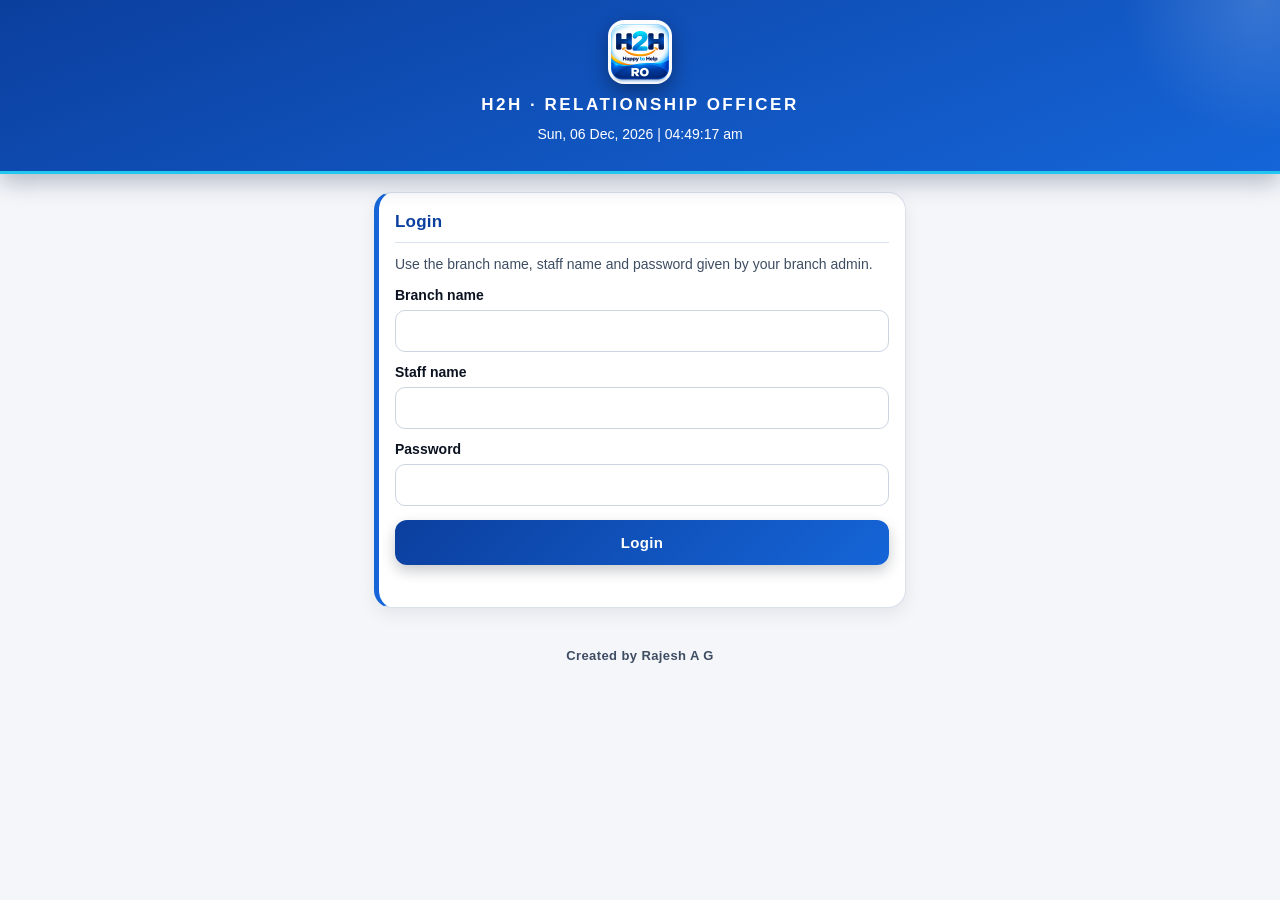
==== commit 10ba9819: "Update index.html" ====
--- a/index.html
+++ b/index.html
@@ -1,3 +1,73 @@
+<!DOCTYPE html>
+<html lang="en">
+<head>
+<meta charset="UTF-8">
+<meta name="viewport" content="width=device-width, initial-scale=1.0">
+<meta name="theme-color" content="#1e3a5f">
+<link rel="manifest" href="manifest-ro.json">
+<link rel="icon" href="RO_H2H_512.png">
+<link rel="apple-touch-icon" href="RO_H2H_512.png">
+<title>Loan Details</title>
+<style>
+  * { box-sizing: border-box; margin: 0; padding: 0; }
+  body { font-family: Arial, Helvetica, sans-serif; background: #eef2ff; color: #0f172a; }
+  header { background: linear-gradient(135deg, #1e3a5f, #2563eb); color: #fff; padding: 14px 16px; text-align: center; }
+  header h1 { font-size: 20px; letter-spacing: 0.5px; }
+  #clock { font-size: 13px; opacity: 0.95; margin-top: 6px; }
+  #who { font-size: 13px; margin-top: 8px; }
+  #who button { margin-left: 10px; padding: 4px 10px; font-size: 12px; border: 1px solid #fff; background: none; color: #fff; border-radius: 6px; font-family: Arial, sans-serif; }
+
+  .tabs { display: flex; gap: 6px; padding: 10px; position: sticky; top: 0; z-index: 5; background: #eef2ff; overflow-x: auto; }
+  .tab { flex: 1; min-width: 88px; padding: 11px 6px; border: none; border-radius: 999px; background: #fff; color: #1e3a5f; font-size: 14px; font-weight: bold; font-family: Arial, sans-serif; box-shadow: 0 1px 3px rgba(0,0,0,0.12); white-space: nowrap; }
+  .tab.active { background: linear-gradient(135deg, #1e3a5f, #2563eb); color: #fff; }
+
+  main { max-width: 560px; margin: 0 auto; padding: 4px 14px 14px; }
+  .panel { display: none; }
+  .panel.active { display: block; }
+
+  .card { background: #fff; border-radius: 14px; padding: 16px; margin-bottom: 14px; box-shadow: 0 2px 6px rgba(0,0,0,0.07); }
+  .card h2 { font-size: 15px; color: #1e3a5f; margin-bottom: 10px; padding-bottom: 8px; border-bottom: 2px solid #e0e7ff; }
+  .card h3 { font-size: 14px; color: #2563eb; margin: 16px 0 4px; }
+  label { display: block; font-size: 13px; color: #475569; margin: 10px 0 4px; font-weight: bold; }
+  input[type="text"], input[type="number"], input[type="tel"], input[type="password"], input[type="datetime-local"], select { width: 100%; font-size: 16px; padding: 11px 12px; border: 1px solid #cbd5e1; border-radius: 10px; background: #fff; color: #0f172a; font-family: Arial, sans-serif; }
+  input:focus, select:focus { outline: 2px solid #2563eb; border-color: #2563eb; }
+  .chk { display: flex; align-items: center; gap: 10px; margin: 8px 0; font-size: 15px; color: #0f172a; font-weight: normal; }
+  .chk input { width: 18px; height: 18px; }
+  details summary { font-size: 14px; color: #2563eb; cursor: pointer; margin-top: 12px; font-weight: bold; }
+  .grid2 { display: grid; grid-template-columns: 1fr 1fr; gap: 10px; }
+
+  .seg { display: flex; gap: 8px; margin: 4px 0 6px; }
+  .seg button { flex: 1; padding: 11px 6px; border: 2px solid #c7d2fe; background: #eef2ff; color: #1e3a5f; border-radius: 10px; font-size: 15px; font-weight: bold; font-family: Arial, sans-serif; }
+  .seg button.on { background: #2563eb; border-color: #2563eb; color: #fff; }
+
+  .row { display: flex; justify-content: space-between; gap: 10px; padding: 7px 0; border-bottom: 1px dashed #e2e8f0; font-size: 14px; }
+  .row:last-child { border-bottom: none; }
+  .row span:first-child { color: #64748b; }
+  .row span:last-child { font-weight: bold; text-align: right; }
+  .row.total { border-top: 2px solid #1e3a5f; border-bottom: none; margin-top: 6px; padding-top: 10px; }
+  .row.total span { color: #1e3a5f; }
+  .row.key span:last-child { color: #2563eb; }
+
+  .actions { display: grid; grid-template-columns: 1fr 1fr; gap: 8px; margin-bottom: 14px; }
+  .btn { padding: 14px 4px; font-size: 15px; border: none; border-radius: 10px; background: #e2e8f0; color: #0f172a; font-family: Arial, sans-serif; font-weight: bold; }
+  .btn.wa { background: linear-gradient(135deg, #16a34a, #25d366); color: #fff; }
+  .btn.pdf { background: linear-gradient(135deg, #1e3a5f, #2563eb); color: #fff; }
+  .btn.save { background: linear-gradient(135deg, #7c3aed, #db2777); color: #fff; width: 100%; margin-bottom: 10px; }
+  .btn.full { width: 100%; background: linear-gradient(135deg, #1e3a5f, #2563eb); color: #fff; margin-top: 14px; }
+  .btn.sync { width: 100%; background: linear-gradient(135deg, #1e3a5f, #2563eb); color: #fff; }
+  .note { font-size: 11px; color: #64748b; line-height: 1.4; margin-bottom: 10px; }
+  .msg { font-size: 13px; margin-top: 10px; min-height: 16px; }
+  .err { color: #b91c1c; }
+  .ok { color: #15803d; }
+
+  .stats { display: grid; grid-template-columns: 1fr 1fr; gap: 10px; margin-bottom: 14px; }
+  .stat { border-radius: 14px; padding: 16px 8px; text-align: center; color: #fff; box-shadow: 0 3px 8px rgba(0,0,0,0.15); }
+  .stat .num { font-size: 26px; font-weight: bold; }
+  .stat .lbl { font-size: 12px; margin-top: 4px; opacity: 0.95; }
+  .s1 { background: linear-gradient(135deg, #16a34a, #4ade80); }
+  .s2 { background: linear-gradient(135deg, #0d9488, #2dd4bf); }
+  .s3 { background: linear-gradient(135deg, #2563eb, #60a5fa); }
+  .s4 { background: linear-gradient(135deg, #7c3aed, #c084fc); }
   .s5 { background: linear-gradient(135deg, #15803d, #22c55e); }
   .s6 { background: linear-gradient(135deg, #0f766e, #14b8a6); }
 
@@ -83,7 +153,7 @@
   const SESS_KEY = "loancalc_session";
 
   // Only the web app URL goes here. No passwords or keys are stored in this app.
-  const SYNC_URL = "PASTE_WEB_APP_URL_HERE";
+  const SYNC_URL = "https://script.google.com/macros/s/AKfycbxRCx6N62C3ke8ZVZDi_nNojd4F_DtUUEAh4LWu66LhCy7m-JuXeGKaaaKqjRuohEZi/exec";
 
   let schedItems = [];
 
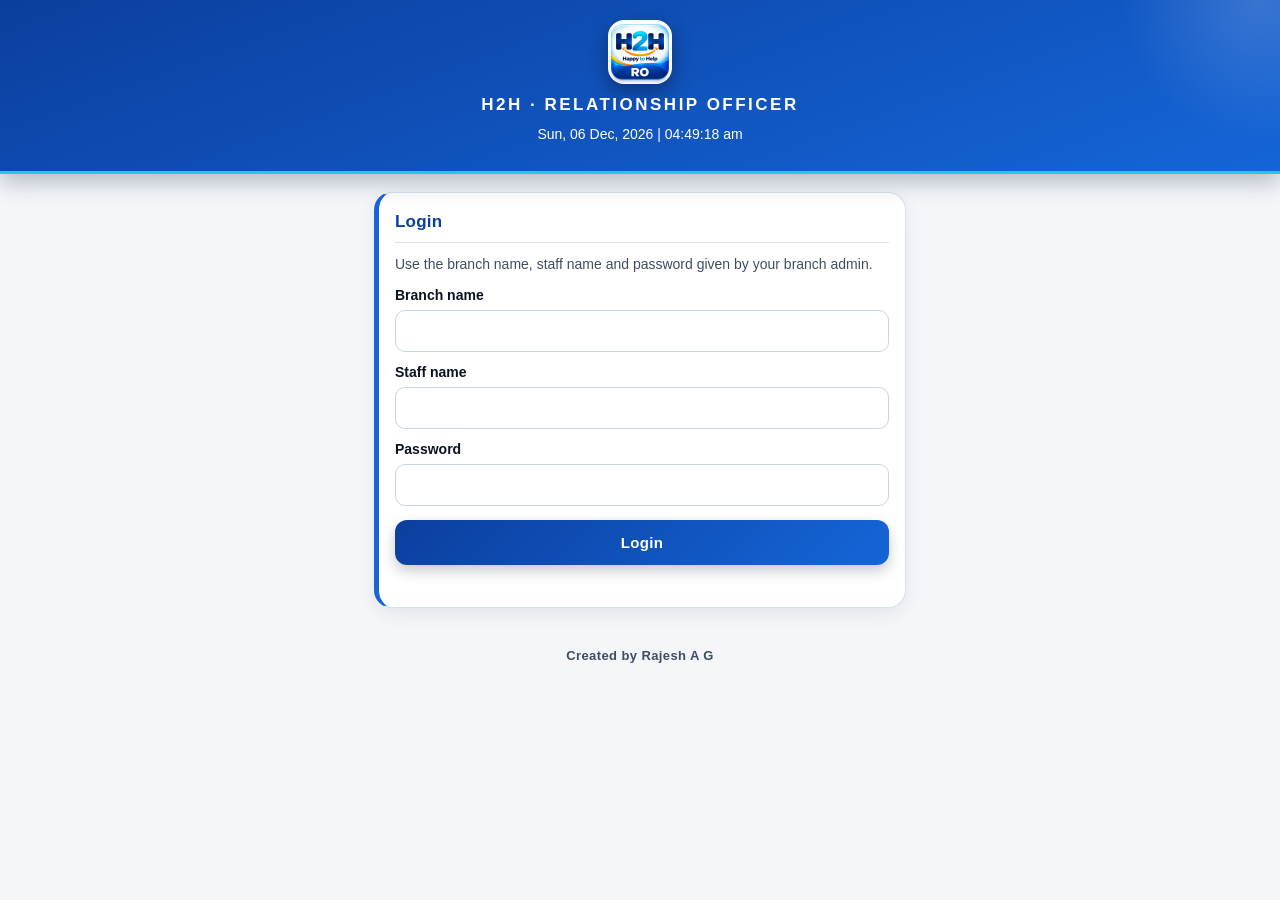
==== commit 1df44827: "Update index.html" ====
--- a/index.html
+++ b/index.html
@@ -91,6 +91,56 @@
 
   .result-card h2 { color: #1e3a5f; }
   .me td { background: #e0e7ff; }
+  /* ----- RO dashboard (design style) ----- */
+  body { padding-bottom: 92px; }
+  .syncRow { display: grid; grid-template-columns: 1fr auto; gap: 12px; align-items: center; }
+  .lastsync { text-align: right; font-size: 13px; color: var(--muted); font-weight: 600; }
+  .lastsync b { display: block; font-size: 15px; color: #15803d; }
+  .kgrid { display: grid; grid-template-columns: 1fr 1fr; gap: 10px; margin: 12px 0; }
+  .kpi { border-radius: 18px; padding: 14px 8px; color: #fff; text-align: center; box-shadow: 0 8px 18px rgba(11,18,32,0.18); }
+  .kpi .big { font-size: 22px; font-weight: 800; line-height: 1.2; }
+  .kpi .lbl { font-size: 14px; font-weight: 700; margin-top: 4px; }
+  .kpi .sub { font-size: 12px; opacity: 0.95; margin-top: 2px; }
+  .k1 { background: linear-gradient(135deg, #15803d, #22c55e); }
+  .k2 { background: linear-gradient(135deg, #1d4ed8, #3b82f6); }
+  .k3 { background: linear-gradient(135deg, #ea580c, #fb923c); }
+  .k4 { background: linear-gradient(135deg, #6d28d9, #a855f7); }
+  .crow { display: grid; grid-template-columns: 1fr; gap: 10px; margin-bottom: 12px; }
+  .mini { padding: 14px; }
+  .mini h3 { font-size: 15px; margin-bottom: 8px; }
+  .legend { font-size: 13px; font-weight: 700; margin-top: 10px; }
+  .legend div { display: flex; justify-content: space-between; gap: 8px; padding: 3px 0; }
+  .dot { display: inline-block; width: 10px; height: 10px; border-radius: 50%; margin-right: 6px; }
+  .donut, .ring { width: 116px; height: 116px; border-radius: 50%; margin: 0 auto; display: flex; align-items: center; justify-content: center; }
+  .donut span, .ring span { background: #fff; width: 80px; height: 80px; border-radius: 50%; display: flex; flex-direction: column; align-items: center; justify-content: center; font-weight: 800; }
+  .bars { display: flex; align-items: flex-end; justify-content: space-around; height: 130px; }
+  .bcol { display: flex; flex-direction: column; align-items: center; justify-content: flex-end; font-size: 13px; }
+  .bar { width: 26px; border-radius: 8px 8px 0 0; margin: 4px 0; }
+  .fpills { display: flex; gap: 8px; flex-wrap: wrap; margin: 4px 0 12px; }
+  .fpills button { border: 1.5px solid var(--line); background: #fff; color: var(--brand); border-radius: 999px; padding: 8px 12px; font-size: 13px; font-weight: 700; font-family: inherit; }
+  .fpills button.on { background: linear-gradient(135deg, var(--brand), var(--brand-2)); color: #fff; border-color: transparent; }
+  .twrap { overflow-x: auto; }
+  .ftable { width: 100%; border-collapse: collapse; font-size: 13px; min-width: 560px; }
+  .ftable th { text-align: left; background: var(--brand-soft); color: var(--brand); padding: 8px 6px; font-size: 12px; text-transform: uppercase; }
+  .ftable td { padding: 9px 6px; border-bottom: 1px solid var(--line); vertical-align: top; }
+  .chip { display: inline-block; padding: 3px 9px; border-radius: 8px; font-weight: 800; font-size: 12px; }
+  .sp { display: inline-block; padding: 4px 9px; border-radius: 10px; font-weight: 800; font-size: 12px; }
+  .ib { border: 1.5px solid var(--line); background: #fff; color: var(--brand); border-radius: 10px; padding: 5px 10px; font-size: 12px; font-weight: 800; font-family: inherit; }
+  .rdet { background: var(--brand-soft); font-size: 13px; color: var(--ink); padding: 10px; }
+  .crow2 { display: grid; grid-template-columns: 1fr; gap: 10px; }
+  .srow { display: grid; grid-template-columns: 74px 1fr auto; gap: 8px; align-items: center; padding: 9px 0; border-bottom: 1px dashed var(--line); font-size: 14px; }
+  .srow .tm { font-weight: 800; color: var(--brand); }
+  .srow .sn { font-weight: 700; }
+  .prow { display: flex; justify-content: space-between; padding: 9px 0; border-bottom: 1px dashed var(--line); font-size: 14px; }
+  .bottomnav { position: fixed; left: 0; right: 0; bottom: 0; background: #fff; box-shadow: 0 -6px 18px rgba(11,18,32,0.12); display: flex; justify-content: space-around; align-items: flex-end; padding: 6px 6px 10px; z-index: 30; }
+  .bottomnav button { background: none; border: none; font-size: 12px; font-weight: 700; color: #475569; font-family: inherit; display: flex; flex-direction: column; align-items: center; gap: 2px; padding: 4px 6px; }
+  .bottomnav button.on { color: var(--brand); }
+  .bottomnav .add { width: 58px; height: 58px; border-radius: 50%; background: linear-gradient(135deg, var(--brand), var(--brand-2)); color: #fff; font-size: 30px; margin-top: -28px; justify-content: center; box-shadow: 0 8px 18px rgba(11,18,32,0.3); }
+  @media (min-width: 520px) {
+    .crow { grid-template-columns: repeat(3, 1fr); }
+    .kgrid { grid-template-columns: repeat(4, 1fr); }
+    .crow2 { grid-template-columns: 1fr 1fr; }
+  }
   footer { text-align: center; font-size: 12px; color: #64748b; padding: 10px 0 24px; }
   #printArea { display: none; }
   @media print {
@@ -136,6 +186,13 @@
     <section id="panel-e" class="panel"></section>
     <section id="panel-p" class="panel"></section>
     <section id="panel-biz" class="panel"></section>
+    <nav class="bottomnav">
+      <button class="on" onclick="setTab('dash')">🏠<span>Dashboard</span></button>
+      <button onclick="setTab('e')">👥<span>Clients</span></button>
+      <button class="add" onclick="setTab('n')">+</button>
+      <button onclick="setTab('biz')">📊<span>Reports</span></button>
+      <button onclick="setTab('p')">📄<span>PD / GRT</span></button>
+    </nav>
   </main>
 </div>
 
@@ -271,6 +328,8 @@
     document.querySelectorAll(".tab").forEach(b => b.classList.toggle("active", b.dataset.tab === name));
     document.querySelectorAll(".panel").forEach(p => p.classList.toggle("active", p.id === "panel-" + name));
     if (name === "biz") renderBusiness();
+    document.querySelectorAll(".bottomnav button").forEach(b =>
+      b.classList.toggle("on", b.getAttribute("onclick") === "setTab('" + name + "')"));
   }
 
   // ---------- DASHBOARD ----------
@@ -284,7 +343,7 @@
     return s;
   }
 
-  function renderDashboard() {
+  function renderDashboardOld() {
     const me = currentAccount();
     const recs = getRecords().filter(r => !r.staff || (me && r.staff === me.staff));
     const t = todayKey();
@@ -302,7 +361,7 @@
       return `<tr>
         <td><b>${esc(d.cname || "-")}</b><br><small>${r.type}</small></td>
         <td>${esc(d.product || "-")}</td>
-        <td><span class="pill ${lab}">${lab}</span>${lab === "Passed" ? `<br><small>${money(wf.PassedAmount)}</small>` : ""}
+        <td><span class="pill ${lab}">${lab}</span>${lab === "Passed" ? `` : ""}
           ${lab === "Rejected" ? `<div class="rejReason">${esc(wf.RejectReason || "-")}</div>` : ""}
           ${r.synced ? "" : `<br><span class="pill nosync">Not synced</span>`}</td>
         <td>${assigned}</td>
@@ -315,7 +374,7 @@
       <div class="sched"><b>${fmtDT(s.scheduledAt)}</b> &nbsp; ${esc(s.type || "")} &nbsp; ${esc(s.client || "-")}<br>
         <small>RO: ${esc(s.staff || "-")} &nbsp;|&nbsp; ${esc(s.center || "-")} &nbsp;|&nbsp; ${esc(s.product || "-")} &nbsp;|&nbsp; ${esc(s.status || "Pending")}</small></div>`).join("");
 
-    $("panel-dash").innerHTML = `
+    $("panel-dash").innerHTML = bizSummary() + `
       <div class="card">
         <button class="btn sync" onclick="syncAll()">Sync now (send all)</button>
         <div class="note" style="margin-top:6px">Auto sync every 3 seconds. Last: <span id="lastSync">-</span></div>
@@ -340,8 +399,201 @@
       </div>
 
       <div class="card">
-        <h2>Branch schedule (all ROs)</h2>
+        <h2>GRT / PD time schedule (branch)</h2>
         ${schedItems.length ? sched : `<p class="note">No scheduled GRT / PD yet. Tap Sync to load.</p>`}
+      </div>`;
+  }
+
+  // ---------- RO DASHBOARD ----------
+  let rdFilter = "All";
+  let rdOpen = {};
+
+  const PRODUCT_STYLE = {
+    IGL: "background:#dbeafe;color:#1e40af", IL: "background:#dcfce7;color:#166534",
+    MSME: "background:#f3e8ff;color:#6b21a8", GRT: "background:#ffedd5;color:#9a3412"
+  };
+  const STATUS_STYLE = {
+    Verified: "background:#dcfce7;color:#166534", Passed: "background:#ccfbf1;color:#115e59",
+    Disbursed: "background:#ccfbf1;color:#115e59", Pending: "background:#fef3c7;color:#92400e",
+    Assigned: "background:#ede9fe;color:#5b21b6", Rejected: "background:#fee2e2;color:#991b1b"
+  };
+
+  // What the RO sees for a file: Pending, Assigned, Verified, Passed, Disbursed or Rejected
+  function roStatus(r) {
+    const w = r.wf || {};
+    if (w.Status === "Completed") {
+      if (w.Result !== "Passed") return "Rejected";
+      return w.Disbursed === "Yes" ? "Disbursed" : "Passed";
+    }
+    return w.Status || "Pending";
+  }
+
+  function timeOnly(s) {
+    const d = new Date(s);
+    return isNaN(d) ? String(s || "-") : d.toLocaleTimeString("en-IN", { hour: "2-digit", minute: "2-digit" });
+  }
+
+  function setRdFilter(f) { rdFilter = f; renderDashboard(); }
+  function toggleRd(id) { rdOpen[id] = !rdOpen[id]; renderDashboard(); }
+
+  function renderDashboard() {
+    const me = currentAccount();
+    if (!me) return;
+    const all = getRecords().filter(r => !r.staff || sameName(r.staff, me.staff));
+    const t = todayKey();
+    const monthKey = t.slice(0, 7);
+    const todayRecs = all.filter(r => r.date === t);
+    const monthRecs = all.filter(r => String(r.date || "").slice(0, 7) === monthKey);
+    const cnt = (list, type) => list.filter(r => r.type === type).length;
+
+    const passed = all.filter(r => ["Passed", "Disbursed"].includes(roStatus(r)));
+    const rejected = all.filter(r => roStatus(r) === "Rejected");
+    const pending = all.filter(r => ["Pending", "Assigned"].includes(roStatus(r)));
+    const verified = all.filter(r => roStatus(r) === "Verified");
+    const passedAmt = passed.reduce((s, r) => s + (Number(r.wf && r.wf.PassedAmount) || 0), 0);
+    const passRate = passed.length + rejected.length
+      ? Math.round(passed.length / (passed.length + rejected.length) * 100) : 0;
+    const reqs = monthRecs.map(r => Number(r.data && r.data.loanReq) || 0).filter(x => x > 0);
+    const avgLoan = reqs.length ? Math.round(reqs.reduce((a, b) => a + b, 0) / reqs.length) : 0;
+
+    const mine = bizData && bizData.rows.find(x => sameName(x.staff, me.staff));
+    const target = mine ? mine.target : 0;
+    const achieved = mine ? mine.achieved : 0;
+    const pct = target > 0 ? Math.min(100, Math.round(achieved / target * 100)) : 0;
+
+    // Verification donut: green = verified/passed, amber = pending, red = rejected
+    const total = all.length || 1;
+    const a = Math.round((verified.length + passed.length) / total * 100);
+    const b = Math.min(100, a + Math.round(pending.length / total * 100));
+    const donutBg = all.length
+      ? `conic-gradient(#16a34a 0 ${a}%, #f59e0b ${a}% ${b}%, #dc2626 ${b}% 100%)`
+      : "conic-gradient(#e5e7eb 0 100%)";
+
+    // Product bars (this month)
+    const bars = [
+      ["IGL", monthRecs.filter(r => r.data && r.data.product === "IGL").length, "#2563eb"],
+      ["GRT", cnt(monthRecs, "GRT"), "#f97316"],
+      ["IL", monthRecs.filter(r => r.data && r.data.product === "IL").length, "#16a34a"],
+      ["MSME", monthRecs.filter(r => r.data && r.data.product === "MSME").length, "#7c3aed"]
+    ];
+    const barMax = Math.max(1, ...bars.map(x => x[1]));
+    const barHtml = bars.map(([label, n, col]) => `
+      <div class="bcol"><b>${n}</b>
+        <div class="bar" style="height:${Math.round(n / barMax * 90) + 6}px;background:${col}"></div>
+        <small>${label}</small></div>`).join("");
+
+    // Files table with filter
+    const filterOf = r => {
+      const s = roStatus(r);
+      if (rdFilter === "All") return true;
+      if (rdFilter === "Pending") return s === "Pending" || s === "Assigned";
+      if (rdFilter === "Verified") return s === "Verified" || s === "Passed" || s === "Disbursed";
+      return s === rdFilter;
+    };
+    const list = all.slice().sort((x, y) => y.id - x.id).filter(filterOf).slice(0, 20);
+    const fl = (name, n) => `<button class="${rdFilter === name ? "on" : ""}" onclick="setRdFilter('${name}')">${name} (${n})</button>`;
+    const rowsHtml = list.map((r, i) => {
+      const d = r.data || {};
+      const w = r.wf || {};
+      const s = roStatus(r);
+      const id = String(r.id);
+      return `
+        <tr>
+          <td>${i + 1}</td>
+          <td><b>${esc(d.cname || "-")}</b><br><small>${esc(d.mobile || "")}</small></td>
+          <td><span class="chip" style="${PRODUCT_STYLE[d.product] || PRODUCT_STYLE[r.type] || ""}">${esc(d.product || r.type)}</span></td>
+          <td>${money(Number(d.loanReq) || 0)}</td>
+          <td><span class="sp" style="${STATUS_STYLE[s] || ""}">${s}</span><br><small>${esc(r.date || "")} ${esc(r.time || "")}</small></td>
+          <td>${esc(w.AssignedBCM || "-")}</td>
+          <td><button class="ib" onclick="toggleRd('${id}')">${rdOpen[id] ? "Hide" : "View"}</button></td>
+        </tr>${rdOpen[id] ? `
+        <tr><td colspan="7" class="rdet">
+          Type: ${esc(r.type)} &nbsp;|&nbsp; Place: ${esc(d.place || "-")} &nbsp;|&nbsp; Center: ${esc(d.center || "-")}<br>
+          GRT / PD time: ${fmtDT(w.ScheduledAt || d.scheduledAt)}
+          ${w.RejectReason ? `<br>Reason: <b>${esc(w.RejectReason)}</b>` : ""}
+          ${w.Disbursed === "Yes" ? `<br>Loan disbursed` : ""}
+        </td></tr>` : ""}`;
+    }).join("");
+
+    // Today's schedule (this RO's visits)
+    const todaySched = (schedItems || [])
+      .filter(s => sameName(s.staff, me.staff) && String(s.scheduledAt).slice(0, 10) === t)
+      .sort((x, y) => String(x.scheduledAt) < String(y.scheduledAt) ? -1 : 1);
+    const schedHtml = todaySched.length ? todaySched.map(s => `
+        <div class="srow">
+          <span class="tm">${timeOnly(s.scheduledAt)}</span>
+          <span class="sn">${esc(s.client || "-")}</span>
+          <span class="chip" style="${PRODUCT_STYLE[s.product] || PRODUCT_STYLE[s.type] || ""}">${esc(s.product || s.type)}</span>
+        </div>`).join("")
+      : `<p class="note">No visits scheduled today.</p>`;
+
+    $("panel-dash").innerHTML = `
+      <div class="card">
+        <div class="syncRow">
+          <button class="btn full" style="margin:0" onclick="syncAll()">Sync now (send all)</button>
+          <div class="lastsync">Last sync<b id="lastSync">-</b></div>
+        </div>
+        <div id="syncMsg" class="msg"></div>
+      </div>
+
+      <div class="kgrid">
+        <div class="kpi k1"><div class="big">${cnt(todayRecs, "GRT")}</div><div class="lbl">Today GRT</div><div class="sub">This month: ${cnt(monthRecs, "GRT")}</div></div>
+        <div class="kpi k2"><div class="big">${cnt(todayRecs, "PD")}</div><div class="lbl">Today PD</div><div class="sub">This month: ${cnt(monthRecs, "PD")}</div></div>
+        <div class="kpi k3"><div class="big">${monthRecs.length}</div><div class="lbl">Total clients</div><div class="sub">All time: ${all.length}</div></div>
+        <div class="kpi k4"><div class="big">${money(passedAmt)}</div><div class="lbl">Passed amount</div><div class="sub">Passed loans: ${passed.length}</div></div>
+      </div>
+
+      <div class="crow">
+        <div class="card mini">
+          <h3>Verification status</h3>
+          <div class="donut" style="background:${donutBg}"><span><b style="font-size:20px">${all.length}</b><small>Total</small></span></div>
+          <div class="legend">
+            <div><span><i class="dot" style="background:#16a34a"></i>Verified</span><b>${verified.length + passed.length}</b></div>
+            <div><span><i class="dot" style="background:#f59e0b"></i>Pending</span><b>${pending.length}</b></div>
+            <div><span><i class="dot" style="background:#dc2626"></i>Rejected</span><b>${rejected.length}</b></div>
+          </div>
+        </div>
+        <div class="card mini">
+          <h3>Product wise <small style="font-weight:600">(this month)</small></h3>
+          <div class="bars">${barHtml}</div>
+        </div>
+        <div class="card mini">
+          <h3>My target progress</h3>
+          <div class="ring" style="background:conic-gradient(#16a34a ${pct}%, #e5e7eb 0)"><span><b style="font-size:20px">${pct}%</b></span></div>
+          <div class="legend">
+            <div><span>Monthly target</span><b>${money(target)}</b></div>
+            <div><span>Achieved</span><b style="color:#15803d">${money(achieved)}</b></div>
+          </div>
+        </div>
+      </div>
+
+      <div class="fpills">
+        ${fl("All", all.length)}${fl("Pending", pending.length)}${fl("Verified", verified.length + passed.length)}${fl("Rejected", rejected.length)}
+      </div>
+
+      <div class="card">
+        <h2>My GRT / PD files</h2>
+        <div class="twrap">
+          <table class="ftable">
+            <tr><th>#</th><th>Client / mobile</th><th>Product</th><th>Amount</th><th>Status</th><th>Assigned</th><th></th></tr>
+            ${rowsHtml || `<tr><td colspan="7" class="note">No files in this filter.</td></tr>`}
+          </table>
+        </div>
+      </div>
+
+      <div class="crow2">
+        <div class="card">
+          <h2>Today schedule</h2>
+          ${schedHtml}
+        </div>
+        <div class="card">
+          <h2>Performance overview <small style="font-weight:600">(this month)</small></h2>
+          <div class="prow"><span>Monthly target</span><b>${money(target)}</b></div>
+          <div class="prow"><span>Achieved amount</span><b style="color:#15803d">${money(achieved)}</b></div>
+          <div class="prow"><span>Total clients</span><b>${monthRecs.length}</b></div>
+          <div class="prow"><span>Pass rate</span><b>${passRate}%</b></div>
+          <div class="prow"><span>Avg loan amount</span><b>${money(avgLoan)}</b></div>
+        </div>
       </div>`;
   }
 
@@ -833,6 +1085,29 @@
       </div>`;
   }
 
+  function bizSummary() {
+    const me = currentAccount();
+    if (!bizData || !me) {
+      return `<div class="card"><h2>Business performance</h2><p class="note">Tap Sync now to load your performance.</p></div>`;
+    }
+    const mine = bizData.rows.find(r => sameName(r.staff, me.staff));
+    if (!mine) {
+      return `<div class="card"><h2>Business performance</h2><p class="note">Your targets are not set yet. Ask your BRM.</p></div>`;
+    }
+    return `
+      <div class="card">
+        <h2>Business performance - ${bizData.period}</h2>
+        <div class="stats">
+          <div class="stat s5"><div class="num">${mine.count}</div><div class="lbl">Loans</div></div>
+          <div class="stat s3"><div class="num">${money(mine.achieved)}</div><div class="lbl">Achieved</div></div>
+          <div class="stat s4"><div class="num">${money(mine.target)}</div><div class="lbl">Target</div></div>
+          <div class="stat s1"><div class="num">${money(mine.balance)}</div><div class="lbl">Balance target</div></div>
+        </div>
+        <p class="note">DRR set by BRM: <b>${money(mine.drrPublished)}</b> per day &middot; Balance working days: <b>${bizData.balanceDays}</b></p>
+        <p class="note">Full details in the Business tab.</p>
+      </div>`;
+  }
+
   // ---------- AUTO SYNC EVERY 3 SECONDS ----------
   let autoTimer = null, autoBusy = false;
 
@@ -872,8 +1147,9 @@
 
       // Latest status from BCM / BRM, and the branch schedule
       await refreshStatuses();
-      const schedChanged = await fetchSchedule();
-      const bizChanged = await fetchBusiness();
+      let schedChanged = false, bizChanged = false;
+      try { schedChanged = await fetchSchedule(); } catch (e) {}
+      try { bizChanged = await fetchBusiness(); } catch (e) {}
 
       const after = JSON.stringify(getRecords().map(r => [r.id, r.wf, r.synced]));
       if (before !== after || schedChanged) renderDashboard();
